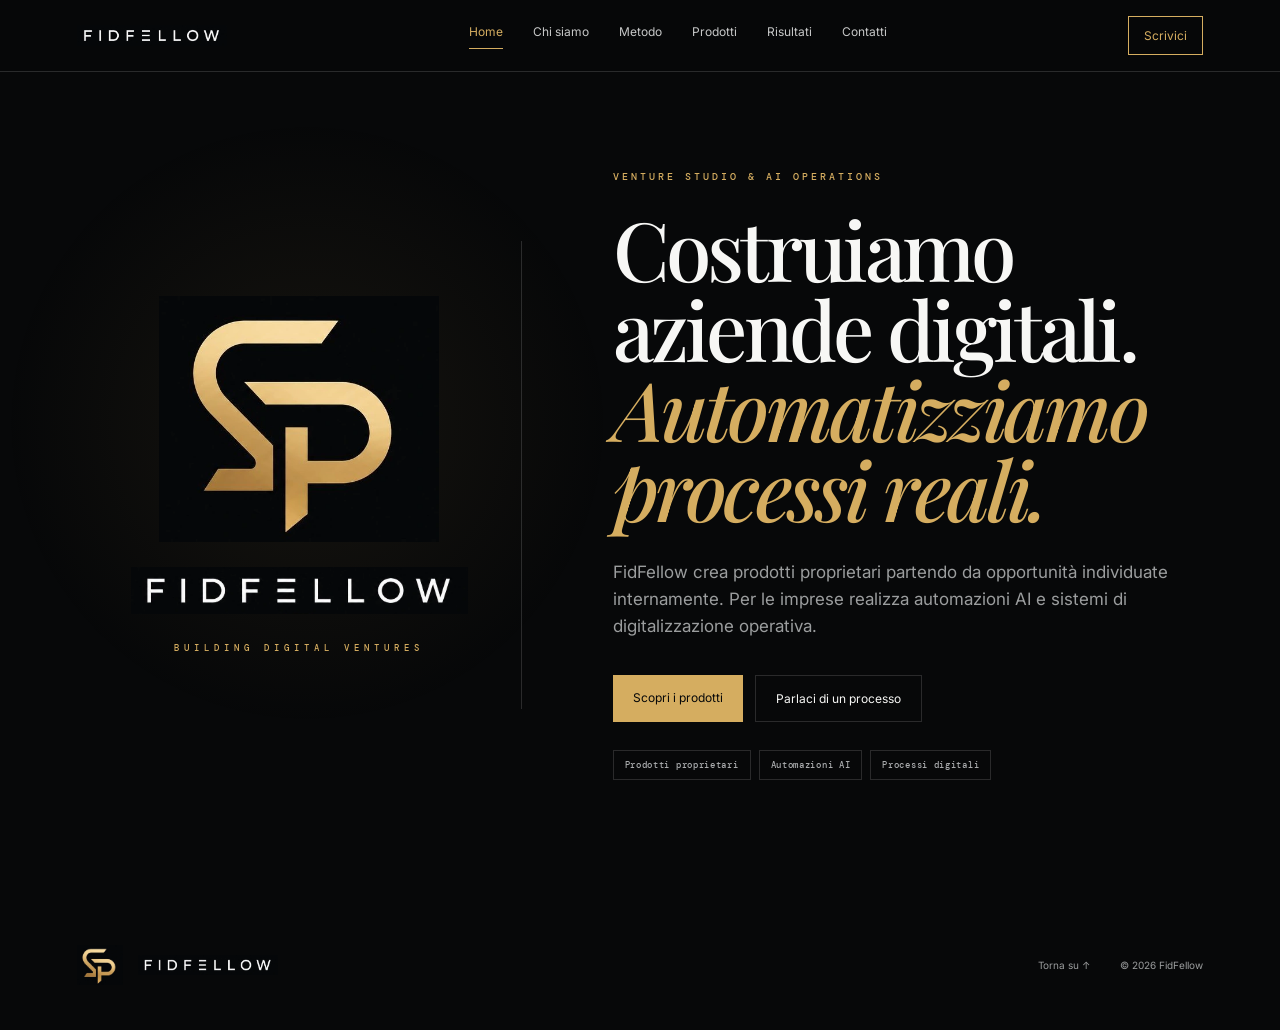
==== index.html @ 96e0ed23 "Fix projection chart visibility and asset caching" ====
<!doctype html>
<html lang="it">
<head>
  <meta charset="utf-8">
  <meta name="viewport" content="width=device-width,initial-scale=1">
  <title>FidFellow — Prodotti digitali e automazione AI</title>
  <meta name="description" content="FidFellow sviluppa prodotti digitali proprietari e realizza automazioni AI e digitalizzazione dei processi per le aziende.">
  <meta name="theme-color" content="#070809">
  <link rel="icon" href="assets/fidfellow-mark.webp">
  <link rel="stylesheet" href="style.css?v=20260902-3">
</head>
<body>
<header>
  <a class="header-logo" href="#home" aria-label="FidFellow — home"><img src="assets/fidfellow-wordmark.webp" alt="FidFellow"></a>
  <nav aria-label="Navigazione principale"><a href="#home">Home</a><a href="#chi-siamo">Chi siamo</a><a href="#metodo">Metodo</a><a href="#prodotti">Prodotti</a><a href="#risultati">Risultati</a><a href="#contatti">Contatti</a></nav>
  <a class="header-contact" href="mailto:fidfellow@outlook.it">Scrivici</a>
  <button class="menu" type="button" aria-label="Apri menu"><span></span><span></span></button>
</header>
<aside aria-hidden="true"><button class="close" type="button" aria-label="Chiudi menu">×</button><img src="assets/fidfellow-mark.webp" alt=""><a href="#home">Home</a><a href="#chi-siamo">Chi siamo</a><a href="#metodo">Metodo</a><a href="#prodotti">Prodotti</a><a href="#risultati">Risultati</a><a href="#contatti">Contatti</a></aside>

<main>
  <section id="home" class="hero page-active" data-mobile-page="home">
    <div class="hero-logo"><img src="assets/fidfellow-mark.webp" alt="Simbolo FidFellow"><img src="assets/fidfellow-wordmark.webp" alt="FidFellow"><p>BUILDING DIGITAL VENTURES</p></div>
    <div class="hero-content"><p class="section-label">VENTURE STUDIO & AI OPERATIONS</p><h1>Costruiamo aziende digitali.<br><span>Automatizziamo processi reali.</span></h1><p>FidFellow crea prodotti proprietari partendo da opportunità individuate internamente. Per le imprese realizza automazioni AI e sistemi di digitalizzazione operativa.</p><div class="hero-actions"><a class="button gold" href="#prodotti">Scopri i prodotti</a><a class="button outline" href="#contatti">Parlaci di un processo</a></div><div class="hero-services"><span>Prodotti proprietari</span><span>Automazioni AI</span><span>Processi digitali</span></div></div>
  </section>

  <section class="activities page-active" data-mobile-page="home" aria-label="Le attività di FidFellow">
    <article><span>01</span><h2>Prodotti proprietari</h2><p>Ideiamo, sviluppiamo e gestiamo prodotti digitali nati all’interno di FidFellow.</p></article>
    <article><span>02</span><h2>Automazioni AI</h2><p>Realizziamo automazioni per ridurre attività manuali, ripetitive e soggette a errore.</p></article>
    <article><span>03</span><h2>Digitalizzazione dei processi</h2><p>Trasformiamo procedure aziendali frammentate in flussi digitali più ordinati e utilizzabili.</p></article>
  </section>

  <section id="chi-siamo" class="about" data-mobile-page="chi-siamo">
    <div><p class="section-label">CHI SIAMO</p><h2>Un progetto imprenditoriale dedicato al digitale.</h2></div>
    <div class="about-copy"><p>FidFellow crea e sviluppa prodotti digitali propri. Le idee nascono internamente e vengono trasformate in progetti concreti.</p><p>Accanto ai prodotti proprietari, FidFellow offre alle aziende servizi di automazione AI e digitalizzazione dei processi. Non sviluppiamo startup o idee imprenditoriali per conto di terzi.</p></div>
  </section>

  <section id="metodo" class="method" data-mobile-page="metodo">
    <div class="method-heading"><p class="section-label">COME LAVORIAMO</p><h2>Un metodo unico per costruire prodotti e automazioni.</h2><p>Prima comprendiamo il problema. Poi verifichiamo la soluzione, costruiamo ciò che serve e misuriamo l’utilizzo reale.</p></div>
    <ol class="method-steps"><li><span>01</span><h3>Discover</h3><p>Definiamo problema, contesto e destinatari.</p></li><li><span>02</span><h3>Validate</h3><p>Verifichiamo ipotesi, utilità e fattibilità.</p></li><li><span>03</span><h3>Build</h3><p>Realizziamo un prodotto o un sistema utilizzabile.</p></li><li><span>04</span><h3>Launch</h3><p>Lo portiamo nel lavoro o nel mercato reale.</p></li><li><span>05</span><h3>Improve</h3><p>Correggiamo e sviluppiamo sulla base dei risultati.</p></li></ol>
    <div class="focus"><p class="section-label">DOVE CI CONCENTRIAMO</p><div><strong>AI & AUTOMATION</strong><strong>B2B SOFTWARE</strong><strong>DIGITAL PROCESSES</strong></div></div>
  </section>

  <section id="prodotti" class="products" data-mobile-page="prodotti">
    <div class="products-heading"><p class="section-label">I NOSTRI PRODOTTI</p><h2>La prova di ciò che costruiamo.</h2><p>Presentiamo soltanto progetti reali e informazioni che possiamo confermare.</p></div>
    <div class="product-switcher" role="tablist" aria-label="Seleziona un prodotto"><button class="active" type="button" role="tab" aria-selected="true" data-product-target="nuvia">Nuvia</button><button type="button" role="tab" aria-selected="false" data-product-target="flusso">Flusso</button><button type="button" role="tab" aria-selected="false" data-product-target="hotey">Hotey</button></div>
    <article class="product-card product-active" data-product="nuvia">
      <div class="product-logo"><img src="assets/nuvia-logo.webp" alt="Logo Nuvia"></div>
      <div class="product-info"><div class="product-top"><span>NUVIA / VENTURE 01</span><strong><i></i> IN SVILUPPO</strong></div><h3>Nuvia</h3><p>Nuvia è la piattaforma proprietaria FidFellow dedicata all’ospitalità indipendente. Aiuta hotel, B&B e case vacanza a gestire richieste ripetitive, organizzare la giornata operativa e avere una visione più chiara della struttura.</p><dl><div><dt>Origine</dt><dd>Progetto interno</dd></div><div><dt>Proprietà</dt><dd>FidFellow</dd></div><div><dt>Settore</dt><dd>Hospitality</dd></div><div><dt>Destinatari</dt><dd>Hotel, B&B e case vacanza</dd></div><div><dt>Stato</dt><dd>Sviluppo in corso</dd></div></dl><a class="product-website" href="nuvia/">Visita il sito Nuvia <span>↗</span></a></div>
    </article>
    <article class="product-card product-card-flusso" data-product="flusso">
      <div class="product-logo product-logo-flusso"><img src="assets/flusso-logo.svg" alt="Logo Flusso"></div>
      <div class="product-info"><div class="product-top"><span>FLUSSO / VENTURE 02</span><strong class="status-online"><i></i> ONLINE</strong></div><h3>Flusso</h3><p>Software di supporto all’appropriatezza per le strutture complesse di Cardiologia. Aiuta a valutare la richiesta clinica e a orientare priorità e percorso, senza sostituire il medico o il CUP.</p><dl><div><dt>Origine</dt><dd>Progetto interno</dd></div><div><dt>Proprietà</dt><dd>FidFellow</dd></div><div><dt>Settore</dt><dd>Healthcare / Cardiologia</dd></div><div><dt>Destinatari</dt><dd>Strutture complesse di Cardiologia</dd></div><div><dt>Stato</dt><dd>Online</dd></div></dl><a class="product-website" href="https://flusso-desk.vercel.app/" target="_blank" rel="noopener noreferrer">Visita il sito Flusso <span>↗</span></a></div>
    </article>
    <article class="product-card product-card-hotey" data-product="hotey">
      <div class="product-logo product-logo-hotey"><img src="assets/hotey-logo.svg" alt="Logo Hotey"></div>
      <div class="product-info"><div class="product-top"><span>HOTEY / VENTURE 03</span><strong class="status-online"><i></i> ONLINE</strong></div><h3>Hotey</h3><p>Motore di revenue recovery per hotel. Confronta prenotazioni, commissioni OTA e pagamenti per individuare anomalie e importi potenzialmente recuperabili, sempre da verificare.</p><dl><div><dt>Origine</dt><dd>Progetto interno</dd></div><div><dt>Proprietà</dt><dd>FidFellow</dd></div><div><dt>Settore</dt><dd>Hospitality / Revenue operations</dd></div><div><dt>Destinatari</dt><dd>Hotel indipendenti</dd></div><div><dt>Stato</dt><dd>Online</dd></div></dl><a class="product-website" href="https://hotey0.vercel.app/" target="_blank" rel="noopener noreferrer">Visita il sito Hotey <span>↗</span></a></div>
    </article>
  </section>

  <section id="risultati" class="results" data-mobile-page="risultati">
    <div class="results-heading"><p class="section-label">PROIEZIONI</p><h2>Revenue e traction.<br>Scenario a 12 mesi.</h2><p>Intervalli-obiettivo elaborati per rappresentare uno scenario di crescita sostenibile dei tre prodotti.</p></div>
    <div class="results-grid">
      <article class="result-card"><div class="result-brand"><img src="assets/nuvia-logo.webp" alt=""><div><span>NUVIA</span><small>ORIZZONTE 12 MESI</small></div></div><div class="metric"><span>REVENUE STIMATA</span><strong>€40–70K ARR</strong></div><div class="chart chart-projection chart-nuvia" role="img" aria-label="Proiezione revenue Nuvia a 12 mesi: tra 40 e 70 mila euro ARR"><i></i><i></i><i></i><i></i><i></i><b>12 MESI</b></div><div class="metric metric-traction"><span>TRACTION PREVISTA</span><strong>25–40 strutture</strong></div></article>
      <article class="result-card"><div class="result-brand"><img src="assets/flusso-logo.svg" alt=""><div><span>FLUSSO</span><small>ORIZZONTE 12 MESI</small></div></div><div class="metric"><span>REVENUE STIMATA</span><strong>€60–100K ARR</strong></div><div class="chart chart-projection chart-flusso" role="img" aria-label="Proiezione revenue Flusso a 12 mesi: tra 60 e 100 mila euro ARR"><i></i><i></i><i></i><i></i><i></i><b>12 MESI</b></div><div class="metric metric-traction"><span>TRACTION PREVISTA</span><strong>10–18 strutture</strong></div></article>
      <article class="result-card"><div class="result-brand"><img src="assets/hotey-logo.svg" alt=""><div><span>HOTEY</span><small>ORIZZONTE 12 MESI</small></div></div><div class="metric"><span>REVENUE STIMATA</span><strong>€80–140K ARR</strong></div><div class="chart chart-projection chart-hotey" role="img" aria-label="Proiezione revenue Hotey a 12 mesi: tra 80 e 140 mila euro ARR"><i></i><i></i><i></i><i></i><i></i><b>12 MESI</b></div><div class="metric metric-traction"><span>TRACTION PREVISTA</span><strong>40–70 hotel</strong></div></article>
    </div>
    <p class="results-note">Proiezioni indicative a 12 mesi · Non rappresentano risultati già conseguiti · Aggiornamento settembre 2026.</p>
  </section>

  <section id="contatti" class="contact" data-mobile-page="contatti">
    <div><p class="section-label">CONTATTI</p><h2>Parliamo del processo che vuoi migliorare.</h2></div>
    <div class="contact-details"><p>Valutiamo progetti B2B con un processo concreto da migliorare attraverso automazione AI o digitalizzazione. Non sviluppiamo idee di startup per conto di terzi.</p><a href="mailto:fidfellow@outlook.it?subject=Richiesta%20automazione%20aziendale">fidfellow@outlook.it <span>↗</span></a><small>Indica azienda, processo attuale, problema e risultato desiderato. Ti risponderemo se il progetto è coerente con ciò che facciamo.</small></div>
  </section>
</main>

<footer><div class="footer-logo"><img src="assets/fidfellow-mark.webp" alt=""><img src="assets/fidfellow-wordmark.webp" alt="FidFellow"></div><div><a href="#home">Torna su ↑</a><span>© 2026 FidFellow</span></div></footer>
<script src="script.js?v=20260902-3"></script>
</body>
</html>
---- style.css ----
@import url('https://fonts.googleapis.com/css2?family=DM+Mono:wght@400;500&family=Inter:wght@400;500;600&family=Playfair+Display:ital,wght@0,500;1,500&display=swap');
:root{--black:#070809;--black-soft:#101214;--white:#f7f7f5;--gold:#d5ad60;--muted:#9b9d9e;--line:rgba(255,255,255,.14);--pad:clamp(24px,6vw,96px)}
*{box-sizing:border-box;margin:0;padding:0}html{scroll-behavior:smooth}body{background:var(--black);color:var(--white);font-family:Inter,Arial,sans-serif;line-height:1.6}a{color:inherit;text-decoration:none}img{display:block;max-width:100%}
header{position:fixed;z-index:20;top:0;width:100%;height:72px;padding:0 var(--pad);display:flex;align-items:center;justify-content:space-between;background:rgba(7,8,9,.9);backdrop-filter:blur(18px);border-bottom:1px solid var(--line)}.header-logo img{width:150px}nav{display:flex;gap:30px}nav a{color:#c7c8c8;font-size:12px;transition:.2s}nav a:hover{color:#fff}.header-contact{padding:9px 15px;border:1px solid var(--gold);color:var(--gold);font-size:12px}.menu,aside{display:none}
main>section[data-mobile-page]{display:none}main>section[data-mobile-page].page-active{animation:pageIn .42s ease both}.hero.page-active,.activities.page-active,.about.page-active,.contact.page-active{display:grid}.method.page-active,.products.page-active,.results.page-active{display:block}.about.page-active,.contact.page-active{min-height:calc(100vh - 72px);align-content:center}nav a.active{color:var(--gold)}nav a.active::after{content:'';display:block;width:100%;height:1px;margin-top:6px;background:var(--gold)}@keyframes pageIn{from{opacity:0;transform:translateY(12px)}to{opacity:1;transform:none}}
.hero{min-height:100vh;padding:130px var(--pad) 80px;display:grid;grid-template-columns:.86fr 1.14fr;gap:8%;align-items:center;background:radial-gradient(circle at 24% 47%,rgba(213,173,96,.08),transparent 28%)}.hero-logo{display:flex;flex-direction:column;align-items:center;padding:55px 35px;border-right:1px solid var(--line)}.hero-logo img:first-child{width:min(280px,80%)}.hero-logo img:nth-child(2){width:min(370px,90%);margin-top:25px}.hero-logo>p{margin-top:28px;color:var(--gold);font:500 9px 'DM Mono',monospace;letter-spacing:5px}.section-label{margin-bottom:25px;color:var(--gold);font:500 10px 'DM Mono',monospace;letter-spacing:3px}.hero h1{font-family:'Playfair Display',serif;font-size:clamp(52px,6.4vw,98px);font-weight:500;line-height:.98;letter-spacing:-.045em}.hero h1 span{color:var(--gold);font-style:italic}.hero-content>p:not(.section-label){max-width:650px;margin-top:30px;color:var(--muted);font-size:17px}.hero-actions{display:flex;gap:12px;margin-top:35px}.button{display:inline-flex;padding:13px 20px;font-size:12px}.gold{background:var(--gold);color:var(--black)}.outline{border:1px solid var(--line)}
.activities{display:grid;grid-template-columns:repeat(3,1fr);padding:0 var(--pad) 110px}.activities article{min-height:285px;padding:32px;border:1px solid var(--line);border-right:0}.activities article:last-child{border-right:1px solid var(--line)}.activities span{color:var(--gold);font-size:11px}.activities h2{margin-top:90px;font-size:23px}.activities p{margin-top:14px;color:var(--muted);font-size:13px}
.about,.contact{padding:120px var(--pad);display:grid;grid-template-columns:1fr .8fr;gap:12%;background:var(--white);color:var(--black)}.about h2,.products-heading h2,.contact h2,.method-heading h2{font-family:'Playfair Display',serif;font-size:clamp(44px,5.7vw,82px);font-weight:500;line-height:1.02;letter-spacing:-.045em}.about-copy{padding-top:42px}.about-copy p,.contact-details>p{color:#5f6262;font-size:17px;line-height:1.8}.about-copy p+p{margin-top:25px}
.method{padding:120px var(--pad);background:var(--black-soft)}.method-heading{display:grid;grid-template-columns:1fr .7fr;gap:10%;align-items:end}.method-heading .section-label{grid-column:1/-1}.method-heading>p:last-child{color:var(--muted);font-size:15px}.method-steps{display:grid;grid-template-columns:repeat(5,1fr);margin-top:70px;list-style:none;border-top:1px solid var(--line);border-left:1px solid var(--line)}.method-steps li{min-height:285px;padding:25px;border-right:1px solid var(--line);border-bottom:1px solid var(--line)}.method-steps span{color:var(--gold);font:500 10px 'DM Mono',monospace}.method-steps h3{margin-top:95px;font-family:'Playfair Display',serif;font-size:27px;font-weight:500}.method-steps p{margin-top:14px;color:var(--muted);font-size:12px}.focus{display:grid;grid-template-columns:240px 1fr;margin-top:35px;padding:28px;border:1px solid var(--line);align-items:center}.focus .section-label{margin:0}.focus>div{display:flex;justify-content:space-between;gap:20px}.focus strong{font:500 10px 'DM Mono',monospace;letter-spacing:1px}
.products{padding:120px var(--pad)}.products-heading{display:grid;grid-template-columns:1fr .7fr;gap:10%;align-items:end}.products-heading .section-label{grid-column:1/-1}.products-heading>p:last-child{color:var(--muted)}.product-card{display:grid;grid-template-columns:.7fr 1.3fr;margin-top:70px;border:1px solid var(--line)}.product-logo{min-height:500px;display:flex;align-items:center;justify-content:center;background:radial-gradient(circle,#242729,#0a0b0c 65%)}.product-logo span{color:var(--gold);font:220px Georgia,serif}.product-info{padding:50px}.product-top{display:flex;justify-content:space-between;color:var(--muted);font-size:9px;letter-spacing:2px}.product-top strong{color:var(--gold)}.product-top i{display:inline-block;width:7px;height:7px;border-radius:50%;background:var(--gold)}.product-info h3{margin:55px 0 20px;font-size:68px;letter-spacing:-.05em}.product-info>p{max-width:600px;color:var(--muted)}.product-info dl{margin-top:75px}.product-info dl>div{display:grid;grid-template-columns:150px 1fr;padding:17px 0;border-top:1px solid var(--line)}dt{color:var(--muted);font-size:11px}dd{font-size:12px}
.contact{border-top:1px solid #ddd}.contact-details{padding-top:40px}.contact-details>a{display:block;margin:35px 0 18px;font-size:24px;font-weight:600}.contact-details>a span{color:#96722e}.contact-details small{color:#797c7c}footer{padding:45px var(--pad);display:flex;align-items:center;justify-content:space-between}.footer-logo{display:flex;align-items:center;gap:15px}.footer-logo img:first-child{width:46px}.footer-logo img:last-child{width:140px}footer>div:last-child{display:flex;gap:30px;color:var(--muted);font-size:10px}
@media(max-width:850px){nav,.header-contact{display:none}.menu{display:flex;width:38px;height:38px;flex-direction:column;justify-content:center;gap:6px;border:0;background:none}.menu span{width:20px;height:1px;background:#fff}aside{position:fixed;z-index:30;inset:0;padding:26px;flex-direction:column;background:var(--black);opacity:0;visibility:hidden;transform:translateY(-10px);transition:.25s}aside.open{display:flex;opacity:1;visibility:visible;transform:none}.close{align-self:flex-end;width:45px;height:45px;border:1px solid var(--line);background:none;color:#fff;font-size:28px}aside img{width:80px;margin:5px 0 25px}aside a{padding:18px 0;border-bottom:1px solid var(--line);font-size:27px}.hero{grid-template-columns:1fr;padding-top:110px}.hero-logo{border-right:0;border-bottom:1px solid var(--line)}.method-heading{grid-template-columns:1fr;gap:25px}.method-heading .section-label{grid-column:1}.method-steps{grid-template-columns:1fr 1fr}.focus{grid-template-columns:1fr;gap:22px}.products-heading{grid-template-columns:1fr;gap:25px}.products-heading .section-label{grid-column:1}.product-card{grid-template-columns:1fr}.about,.contact{grid-template-columns:1fr;gap:35px}}
@media(max-width:850px){aside a.active{color:var(--gold);padding-left:12px}footer{display:none}.about.page-active,.contact.page-active{min-height:calc(100vh - 62px)}}
@media(max-width:550px){header{height:62px}.header-logo img{width:132px}.hero{padding:95px 22px 75px}.hero-logo{padding:35px 10px 45px}.hero-logo img:first-child{width:180px}.hero h1{font-size:48px}.hero-content>p:not(.section-label){font-size:15px}.hero-actions{flex-direction:column;align-items:flex-start}.activities{grid-template-columns:1fr;padding:0 22px 80px}.activities article{border-right:1px solid var(--line);border-bottom:0;min-height:225px}.activities article:last-child{border-bottom:1px solid var(--line)}.activities h2{margin-top:55px}.about,.contact,.products,.method{padding:85px 22px}.about h2,.products-heading h2,.contact h2,.method-heading h2{font-size:44px}.about-copy p,.contact-details>p{font-size:15px}.method-steps{grid-template-columns:1fr}.method-steps li{min-height:220px}.method-steps h3{margin-top:60px}.focus>div{flex-direction:column}.product-card{margin-top:50px}.product-logo{min-height:320px}.product-logo span{font-size:140px}.product-info{padding:30px 22px}.product-info h3{margin-top:45px;font-family:'Playfair Display',serif;font-size:56px;font-weight:500}.product-info dl{margin-top:55px}.product-info dl>div{grid-template-columns:110px 1fr}footer{padding:40px 22px;flex-direction:column;align-items:flex-start;gap:30px}footer>div:last-child{flex-direction:column;gap:8px}}
@media(prefers-reduced-motion:reduce){html{scroll-behavior:auto}*{transition:none!important}}
.product-info h3{font-family:'Playfair Display',serif;font-weight:500}
.product-logo{padding:60px;background:radial-gradient(circle,#143c3f,#071d20 68%)}.product-logo img{width:min(420px,92%);border-radius:22%;box-shadow:0 30px 65px rgba(0,0,0,.35)}.product-info>p{max-width:680px}.product-info dl{margin-top:55px}.product-info dl>div{padding:15px 0}.product-website{display:inline-flex;margin-top:30px;padding:13px 18px;background:var(--gold);color:var(--black);font-size:11px;font-weight:600}.product-website span{margin-left:30px}
.product-card+.product-card{margin-top:28px}.product-logo-flusso{background:#f6f1e8}.product-logo-hotey{background:#061d17}.product-logo-flusso img,.product-logo-hotey img{width:min(230px,58%);border-radius:0;box-shadow:none}.product-logo-flusso img{filter:drop-shadow(0 24px 35px rgba(21,33,30,.18))}.product-logo-hotey img{filter:drop-shadow(0 24px 35px rgba(0,0,0,.4))}.product-top .status-online{color:#70d9a5}.product-top .status-online i{background:#70d9a5}
.results{padding:120px var(--pad);background:var(--black-soft);border-top:1px solid var(--line)}.results-heading{display:grid;grid-template-columns:1fr .7fr;gap:10%;align-items:end}.results-heading .section-label{grid-column:1/-1}.results-heading h2{font-family:'Playfair Display',serif;font-size:clamp(44px,5.7vw,82px);font-weight:500;line-height:1.02;letter-spacing:-.045em}.results-heading>p:last-child{color:var(--muted);font-size:15px}.results-grid{display:grid;grid-template-columns:repeat(3,1fr);gap:16px;margin-top:70px}.result-card{padding:28px;border:1px solid var(--line);background:#0b0d0e}.result-brand{display:flex;align-items:center;gap:14px;padding-bottom:24px;border-bottom:1px solid var(--line)}.result-brand img{width:42px;height:42px;object-fit:cover;border-radius:10px}.result-brand span{display:block;font:500 11px 'DM Mono',monospace;letter-spacing:2px}.result-brand small{display:block;margin-top:4px;color:var(--muted);font-size:8px;letter-spacing:1.5px}.metric{display:flex;justify-content:space-between;align-items:end;margin-top:34px}.metric span{color:var(--muted);font:500 9px 'DM Mono',monospace;letter-spacing:2px}.metric strong{color:var(--gold);font-size:13px;font-weight:500}.chart{position:relative;height:150px;margin-top:20px;display:grid;grid-template-columns:repeat(5,1fr);align-items:end;border-bottom:1px solid var(--line);overflow:hidden}.chart i{height:1px;border-top:1px dashed rgba(213,173,96,.35)}.chart b{position:absolute;inset:0;display:flex;align-items:center;justify-content:center;color:#707273;font-size:10px;font-weight:400;letter-spacing:1px}.metric-traction{padding-top:20px;border-top:1px solid var(--line)}.results-note{margin-top:24px;color:#686b6c;font-size:10px}.contact{border-top:0}
@media(max-width:850px){.method-heading{grid-template-columns:1fr}.method-heading .section-label{grid-column:1}.method-steps{grid-template-columns:1fr 1fr}.focus{grid-template-columns:1fr;gap:22px}}
@media(max-width:850px){.results-heading{grid-template-columns:1fr;gap:25px}.results-heading .section-label{grid-column:1}.results-grid{grid-template-columns:1fr}}
@media(max-width:550px){.method-steps{grid-template-columns:1fr}.focus>div{flex-direction:column}.product-logo{padding:35px}.results{padding:85px 22px}.results-heading h2{font-size:44px}.results-grid{margin-top:50px}.result-card{padding:22px}}
.activities.page-active{display:none!important}.hero-services{display:flex;gap:8px;margin-top:28px;flex-wrap:wrap}.hero-services span{padding:8px 11px;border:1px solid var(--line);color:#a9abad;font:500 9px 'DM Mono',monospace;letter-spacing:.7px}.product-switcher{display:flex;margin-top:45px;border-bottom:1px solid var(--line)}.product-switcher button{min-width:130px;padding:14px 24px;border:0;border-right:1px solid var(--line);background:transparent;color:var(--muted);font:500 10px 'DM Mono',monospace;letter-spacing:1px;cursor:pointer}.product-switcher button.active{background:var(--gold);color:var(--black)}.product-card{display:none!important}.product-card.product-active{display:grid!important;margin-top:24px}
@media(max-width:850px){.method-steps{grid-template-columns:none;grid-auto-flow:column;grid-auto-columns:min(82vw,380px);overflow-x:auto;scroll-snap-type:x mandatory}.method-steps li{scroll-snap-align:start}.results-grid{grid-template-columns:none;grid-auto-flow:column;grid-auto-columns:min(84vw,390px);overflow-x:auto;scroll-snap-type:x mandatory;padding-bottom:12px}.result-card{scroll-snap-align:start}.product-switcher{overflow-x:auto;margin-top:30px}.product-switcher button{flex:1;min-width:105px}.product-info dl{display:none}.product-logo{min-height:220px}.product-info h3{margin-top:30px}.product-info>p{font-size:13px}.hero-services span{flex:1;min-width:120px;text-align:center}}
.chart-projection{gap:8px;padding:0 8px 24px;border-left:1px solid var(--line);background:repeating-linear-gradient(to top,transparent 0,transparent 36px,rgba(255,255,255,.055) 37px)}.chart-projection i{display:block;min-height:12px;height:var(--bar);border:0;border-radius:4px 4px 0 0;background:linear-gradient(180deg,#efd18d 0%,var(--gold) 48%,rgba(213,173,96,.3) 100%);box-shadow:0 0 18px rgba(213,173,96,.16);transform-origin:bottom;animation:barGrow .7s ease both}.chart-projection i:nth-child(1){--bar:18%}.chart-projection i:nth-child(2){--bar:31%}.chart-projection i:nth-child(3){--bar:47%}.chart-projection i:nth-child(4){--bar:68%}.chart-projection i:nth-child(5){--bar:90%}.chart-flusso i:nth-child(2){--bar:38%}.chart-flusso i:nth-child(4){--bar:74%}.chart-hotey i:nth-child(1){--bar:24%}.chart-hotey i:nth-child(3){--bar:55%}.chart-hotey i:nth-child(5){--bar:96%}.chart-projection b{inset:auto 8px 3px auto;color:#777;font:500 8px 'DM Mono',monospace;letter-spacing:1px}@keyframes barGrow{from{transform:scaleY(0);opacity:0}to{transform:scaleY(1);opacity:1}}
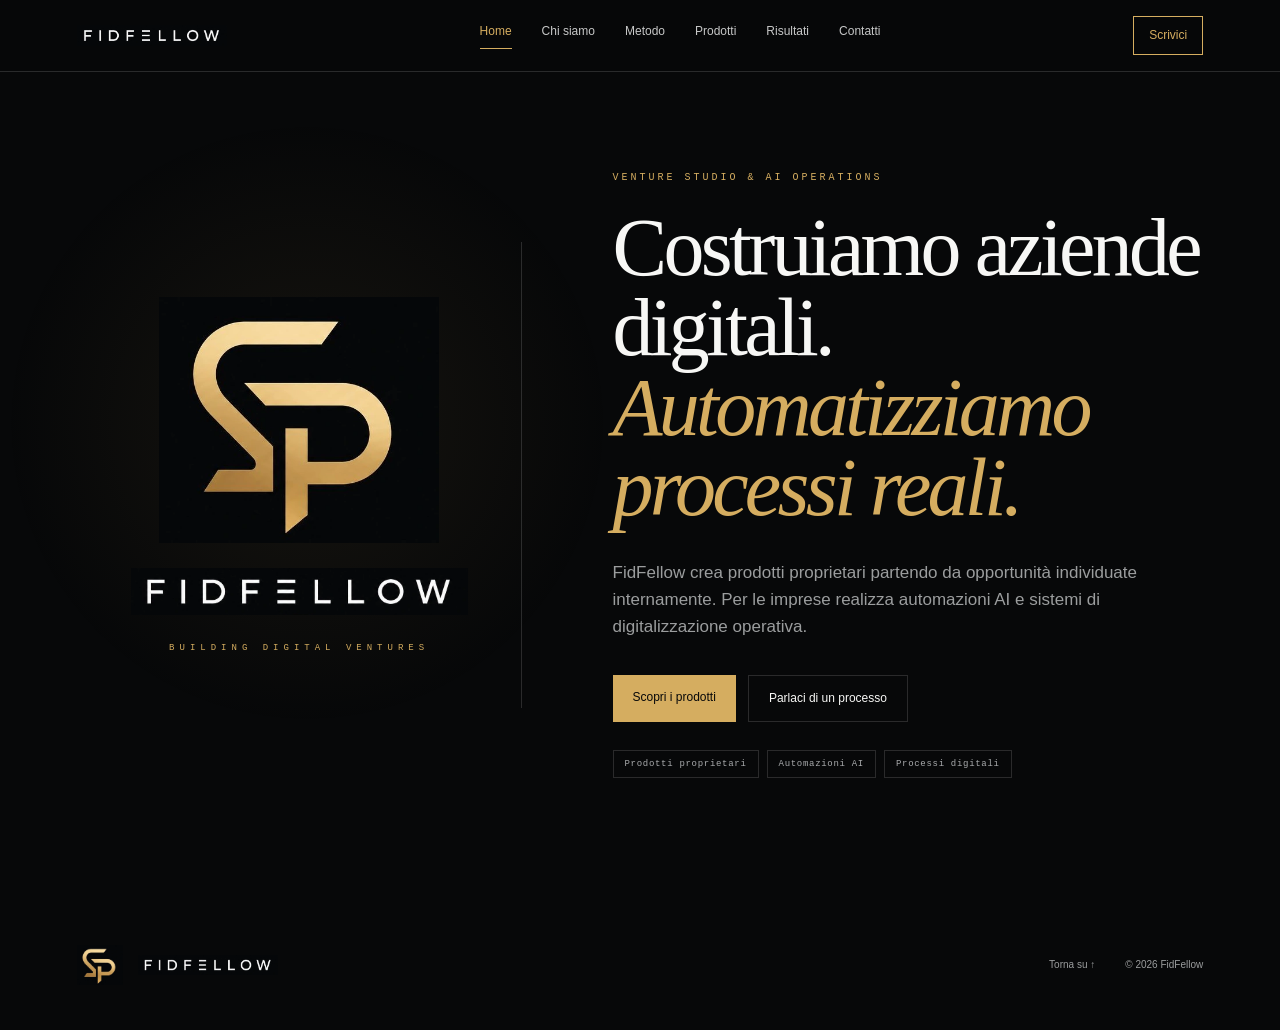
==== commit 1b299d7d: "Harden Fidfellow and Nuvia landing pages with CSP and safe DOM rendering" ====
--- a/index.html
+++ b/index.html
@@ -2,12 +2,22 @@
 <html lang="it">
 <head>
   <meta charset="utf-8">
+<meta http-equiv="Content-Security-Policy" content="default-src 'none'; script-src 'self'; script-src-attr 'none'; style-src 'self' https://fonts.googleapis.com; font-src 'self' https://fonts.gstatic.com; img-src 'self'; connect-src 'none'; object-src 'none'; base-uri 'none'; form-action 'none'; frame-src 'none'; upgrade-insecure-requests">
+<meta name="referrer" content="no-referrer">
   <meta name="viewport" content="width=device-width,initial-scale=1">
   <title>FidFellow — Prodotti digitali e automazione AI</title>
   <meta name="description" content="FidFellow sviluppa prodotti digitali proprietari e realizza automazioni AI e digitalizzazione dei processi per le aziende.">
+  <link rel="canonical" href="https://www.fidfellow.it/">
+  <meta property="og:type" content="website">
+  <meta property="og:locale" content="it_IT">
+  <meta property="og:title" content="FidFellow — Prodotti digitali e automazione AI">
+  <meta property="og:description" content="FidFellow sviluppa prodotti digitali proprietari, automazioni AI e sistemi per digitalizzare i processi aziendali.">
+  <meta property="og:url" content="https://www.fidfellow.it/">
+  <meta property="og:image" content="https://www.fidfellow.it/assets/fidfellow-mark.webp">
+  <script type="application/ld+json">{"@context":"https://schema.org","@type":"Organization","name":"FidFellow","url":"https://www.fidfellow.it/","logo":"https://www.fidfellow.it/assets/fidfellow-mark.webp","description":"Venture studio che sviluppa prodotti digitali proprietari, automazioni AI e sistemi di digitalizzazione dei processi.","email":"fidfellow@outlook.it"}</script>
   <meta name="theme-color" content="#070809">
   <link rel="icon" href="assets/fidfellow-mark.webp">
-  <link rel="stylesheet" href="style.css?v=20260902-3">
+  <link rel="stylesheet" href="style.css?v=20260902-5">
 </head>
 <body>
 <header>
@@ -59,13 +69,14 @@
   </section>
 
   <section id="risultati" class="results" data-mobile-page="risultati">
-    <div class="results-heading"><p class="section-label">PROIEZIONI</p><h2>Revenue e traction.<br>Scenario a 12 mesi.</h2><p>Intervalli-obiettivo elaborati per rappresentare uno scenario di crescita sostenibile dei tre prodotti.</p></div>
-    <div class="results-grid">
-      <article class="result-card"><div class="result-brand"><img src="assets/nuvia-logo.webp" alt=""><div><span>NUVIA</span><small>ORIZZONTE 12 MESI</small></div></div><div class="metric"><span>REVENUE STIMATA</span><strong>€40–70K ARR</strong></div><div class="chart chart-projection chart-nuvia" role="img" aria-label="Proiezione revenue Nuvia a 12 mesi: tra 40 e 70 mila euro ARR"><i></i><i></i><i></i><i></i><i></i><b>12 MESI</b></div><div class="metric metric-traction"><span>TRACTION PREVISTA</span><strong>25–40 strutture</strong></div></article>
-      <article class="result-card"><div class="result-brand"><img src="assets/flusso-logo.svg" alt=""><div><span>FLUSSO</span><small>ORIZZONTE 12 MESI</small></div></div><div class="metric"><span>REVENUE STIMATA</span><strong>€60–100K ARR</strong></div><div class="chart chart-projection chart-flusso" role="img" aria-label="Proiezione revenue Flusso a 12 mesi: tra 60 e 100 mila euro ARR"><i></i><i></i><i></i><i></i><i></i><b>12 MESI</b></div><div class="metric metric-traction"><span>TRACTION PREVISTA</span><strong>10–18 strutture</strong></div></article>
-      <article class="result-card"><div class="result-brand"><img src="assets/hotey-logo.svg" alt=""><div><span>HOTEY</span><small>ORIZZONTE 12 MESI</small></div></div><div class="metric"><span>REVENUE STIMATA</span><strong>€80–140K ARR</strong></div><div class="chart chart-projection chart-hotey" role="img" aria-label="Proiezione revenue Hotey a 12 mesi: tra 80 e 140 mila euro ARR"><i></i><i></i><i></i><i></i><i></i><b>12 MESI</b></div><div class="metric metric-traction"><span>TRACTION PREVISTA</span><strong>40–70 hotel</strong></div></article>
+    <div class="results-heading"><p class="section-label">SIMULATORE DI CRESCITA</p><h2>Strutture attive.<br>Revenue annuale.</h2><p>Seleziona un prodotto e modifica il numero di strutture per visualizzare uno scenario annuale dinamico.</p></div>
+    <div class="growth-simulator">
+      <div class="sim-products" role="tablist" aria-label="Prodotto da simulare"><button class="active" type="button" data-sim-product="Nuvia" data-rate="1800" data-unit="strutture" data-default="30">Nuvia</button><button type="button" data-sim-product="Flusso" data-rate="6000" data-unit="strutture" data-default="14">Flusso</button><button type="button" data-sim-product="Hotey" data-rate="2400" data-unit="hotel" data-default="50">Hotey</button></div>
+      <div class="sim-summary"><div><span>STRUTTURE ATTIVE</span><strong id="sim-count">30</strong><small id="sim-unit">strutture</small></div><div><span>REVENUE ANNUALE</span><strong id="sim-revenue">€54.000</strong><small>ARR stimato</small></div><div><span>RICAVO MEDIO</span><strong id="sim-rate">€1.800</strong><small>per struttura / anno</small></div></div>
+      <div class="sim-chart"><svg viewBox="0 0 800 320" role="img" aria-labelledby="sim-chart-title"><title id="sim-chart-title">Grafico dinamico della revenue annuale stimata</title><defs><linearGradient id="revenue-fill" x1="0" y1="0" x2="0" y2="1"><stop offset="0" stop-color="#d5ad60" stop-opacity=".5"/><stop offset="1" stop-color="#d5ad60" stop-opacity=".03"/></linearGradient></defs><g class="sim-grid"><line x1="60" y1="60" x2="780" y2="60"/><line x1="60" y1="115" x2="780" y2="115"/><line x1="60" y1="170" x2="780" y2="170"/><line x1="60" y1="225" x2="780" y2="225"/><line x1="60" y1="280" x2="780" y2="280"/></g><path id="sim-area" class="sim-area" d="M60 280 L780 214 L780 280 Z"/><path id="sim-line" class="sim-line" d="M60 280 L780 214"/><circle id="sim-point" class="sim-point" cx="780" cy="214" r="6"/><text x="60" y="305">€0</text><text id="sim-axis-max" x="780" y="305" text-anchor="end">€180K</text></svg></div>
+      <div class="sim-control"><div><label for="structure-slider">Numero di strutture</label><output id="slider-output" for="structure-slider">30</output></div><input id="structure-slider" type="range" min="1" max="100" value="30" step="1"></div>
     </div>
-    <p class="results-note">Proiezioni indicative a 12 mesi · Non rappresentano risultati già conseguiti · Aggiornamento settembre 2026.</p>
+    <p class="results-note">Scenario indicativo basato su un ricavo medio annuo ipotizzato per struttura. Non rappresenta risultati già conseguiti.</p>
   </section>
 
   <section id="contatti" class="contact" data-mobile-page="contatti">
@@ -75,6 +86,6 @@
 </main>
 
 <footer><div class="footer-logo"><img src="assets/fidfellow-mark.webp" alt=""><img src="assets/fidfellow-wordmark.webp" alt="FidFellow"></div><div><a href="#home">Torna su ↑</a><span>© 2026 FidFellow</span></div></footer>
-<script src="script.js?v=20260902-3"></script>
+<script src="script.js?v=20260902-5"></script>
 </body>
 </html>
--- a/style.css
+++ b/style.css
@@ -23,3 +23,6 @@
 .activities.page-active{display:none!important}.hero-services{display:flex;gap:8px;margin-top:28px;flex-wrap:wrap}.hero-services span{padding:8px 11px;border:1px solid var(--line);color:#a9abad;font:500 9px 'DM Mono',monospace;letter-spacing:.7px}.product-switcher{display:flex;margin-top:45px;border-bottom:1px solid var(--line)}.product-switcher button{min-width:130px;padding:14px 24px;border:0;border-right:1px solid var(--line);background:transparent;color:var(--muted);font:500 10px 'DM Mono',monospace;letter-spacing:1px;cursor:pointer}.product-switcher button.active{background:var(--gold);color:var(--black)}.product-card{display:none!important}.product-card.product-active{display:grid!important;margin-top:24px}
 @media(max-width:850px){.method-steps{grid-template-columns:none;grid-auto-flow:column;grid-auto-columns:min(82vw,380px);overflow-x:auto;scroll-snap-type:x mandatory}.method-steps li{scroll-snap-align:start}.results-grid{grid-template-columns:none;grid-auto-flow:column;grid-auto-columns:min(84vw,390px);overflow-x:auto;scroll-snap-type:x mandatory;padding-bottom:12px}.result-card{scroll-snap-align:start}.product-switcher{overflow-x:auto;margin-top:30px}.product-switcher button{flex:1;min-width:105px}.product-info dl{display:none}.product-logo{min-height:220px}.product-info h3{margin-top:30px}.product-info>p{font-size:13px}.hero-services span{flex:1;min-width:120px;text-align:center}}
 .chart-projection{gap:8px;padding:0 8px 24px;border-left:1px solid var(--line);background:repeating-linear-gradient(to top,transparent 0,transparent 36px,rgba(255,255,255,.055) 37px)}.chart-projection i{display:block;min-height:12px;height:var(--bar);border:0;border-radius:4px 4px 0 0;background:linear-gradient(180deg,#efd18d 0%,var(--gold) 48%,rgba(213,173,96,.3) 100%);box-shadow:0 0 18px rgba(213,173,96,.16);transform-origin:bottom;animation:barGrow .7s ease both}.chart-projection i:nth-child(1){--bar:18%}.chart-projection i:nth-child(2){--bar:31%}.chart-projection i:nth-child(3){--bar:47%}.chart-projection i:nth-child(4){--bar:68%}.chart-projection i:nth-child(5){--bar:90%}.chart-flusso i:nth-child(2){--bar:38%}.chart-flusso i:nth-child(4){--bar:74%}.chart-hotey i:nth-child(1){--bar:24%}.chart-hotey i:nth-child(3){--bar:55%}.chart-hotey i:nth-child(5){--bar:96%}.chart-projection b{inset:auto 8px 3px auto;color:#777;font:500 8px 'DM Mono',monospace;letter-spacing:1px}@keyframes barGrow{from{transform:scaleY(0);opacity:0}to{transform:scaleY(1);opacity:1}}
+.growth-simulator{margin-top:55px;border:1px solid var(--line);background:#0a0c0d}.sim-products{display:flex;border-bottom:1px solid var(--line)}.sim-products button{flex:1;padding:16px;border:0;border-right:1px solid var(--line);background:transparent;color:var(--muted);font:500 10px 'DM Mono',monospace;letter-spacing:1.5px;cursor:pointer}.sim-products button:last-child{border-right:0}.sim-products button.active{background:var(--gold);color:var(--black)}.sim-summary{display:grid;grid-template-columns:repeat(3,1fr);border-bottom:1px solid var(--line)}.sim-summary>div{padding:24px 28px;border-right:1px solid var(--line)}.sim-summary>div:last-child{border-right:0}.sim-summary span,.sim-summary small{display:block;color:var(--muted);font:500 9px 'DM Mono',monospace;letter-spacing:1.4px}.sim-summary strong{display:block;margin:7px 0 3px;color:var(--gold);font-size:clamp(25px,3vw,44px);font-weight:500;letter-spacing:-.04em}.sim-chart{padding:20px 28px 0}.sim-chart svg{display:block;width:100%;height:min(37vh,340px);overflow:visible}.sim-chart text{fill:#777;font:10px 'DM Mono',monospace}.sim-grid line{stroke:rgba(255,255,255,.1);stroke-width:1}.sim-area{fill:url(#revenue-fill);transition:d .25s ease}.sim-line{fill:none;stroke:var(--gold);stroke-width:4;stroke-linecap:round;stroke-linejoin:round;filter:drop-shadow(0 0 7px rgba(213,173,96,.35));transition:d .25s ease}.sim-point{fill:#f2d99f;stroke:var(--black);stroke-width:3;transition:cy .25s ease}.sim-control{padding:20px 28px 28px}.sim-control>div{display:flex;justify-content:space-between;margin-bottom:15px}.sim-control label,.sim-control output{font:500 10px 'DM Mono',monospace;letter-spacing:1.4px}.sim-control output{color:var(--gold);font-size:15px}.sim-control input{width:100%;height:5px;appearance:none;border-radius:10px;background:linear-gradient(to right,var(--gold) 0,var(--gold) var(--range-progress),#292c2e var(--range-progress),#292c2e 100%);cursor:pointer}.sim-control input::-webkit-slider-thumb{width:24px;height:24px;appearance:none;border:4px solid var(--black);border-radius:50%;background:var(--gold);box-shadow:0 0 0 1px var(--gold)}.sim-control input::-moz-range-thumb{width:17px;height:17px;border:4px solid var(--black);border-radius:50%;background:var(--gold)}
+@media(max-width:650px){.sim-summary{grid-template-columns:1fr 1fr}.sim-summary>div{padding:18px}.sim-summary>div:nth-child(2){border-right:0}.sim-summary>div:last-child{grid-column:1/-1;border-top:1px solid var(--line)}.sim-summary strong{font-size:27px}.sim-chart{padding:10px 8px 0}.sim-chart svg{height:260px}.sim-control{padding:16px 18px 26px}.growth-simulator{margin-top:35px}}
+@media(max-width:650px){.results{padding:72px 14px 18px}.results-heading{gap:8px}.results-heading .section-label{margin-bottom:10px}.results-heading h2{font-size:34px;line-height:1}.results-heading>p:last-child{font-size:12px;line-height:1.45}.growth-simulator{margin-top:20px}.sim-products button{padding:12px 6px;font-size:9px}.sim-summary{grid-template-columns:repeat(3,1fr)}.sim-summary>div{min-width:0;padding:12px 7px;border-right:1px solid var(--line)!important;border-top:0!important}.sim-summary>div:last-child{grid-column:auto;border-right:0!important}.sim-summary span,.sim-summary small{font-size:6.5px;letter-spacing:.6px;white-space:nowrap}.sim-summary strong{margin:5px 0 2px;font-size:18px;white-space:nowrap}.sim-chart{padding:2px 4px 0}.sim-chart svg{height:190px}.sim-control{padding:8px 14px 18px}.sim-control>div{margin-bottom:10px}.sim-control label{font-size:8px}.sim-control input::-webkit-slider-thumb{width:22px;height:22px}.results-note{margin-top:12px;font-size:8px;line-height:1.4}}
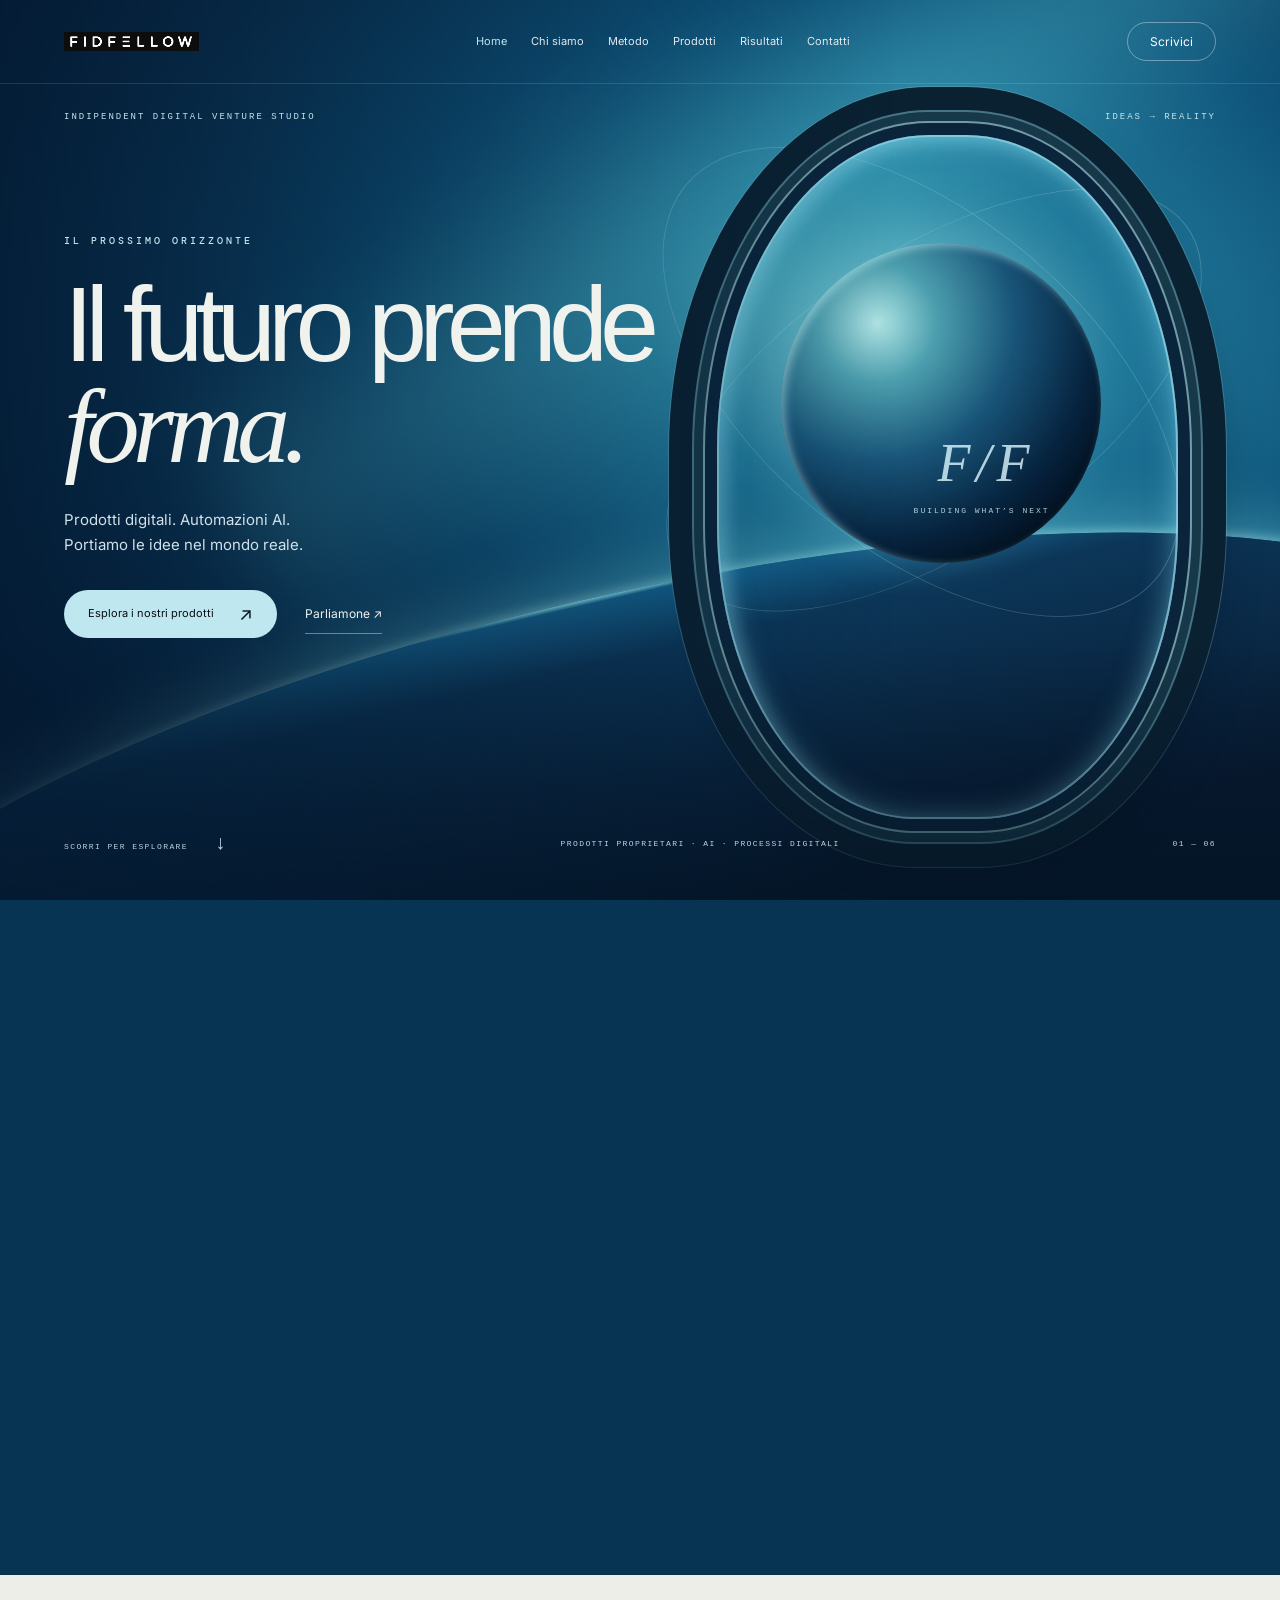
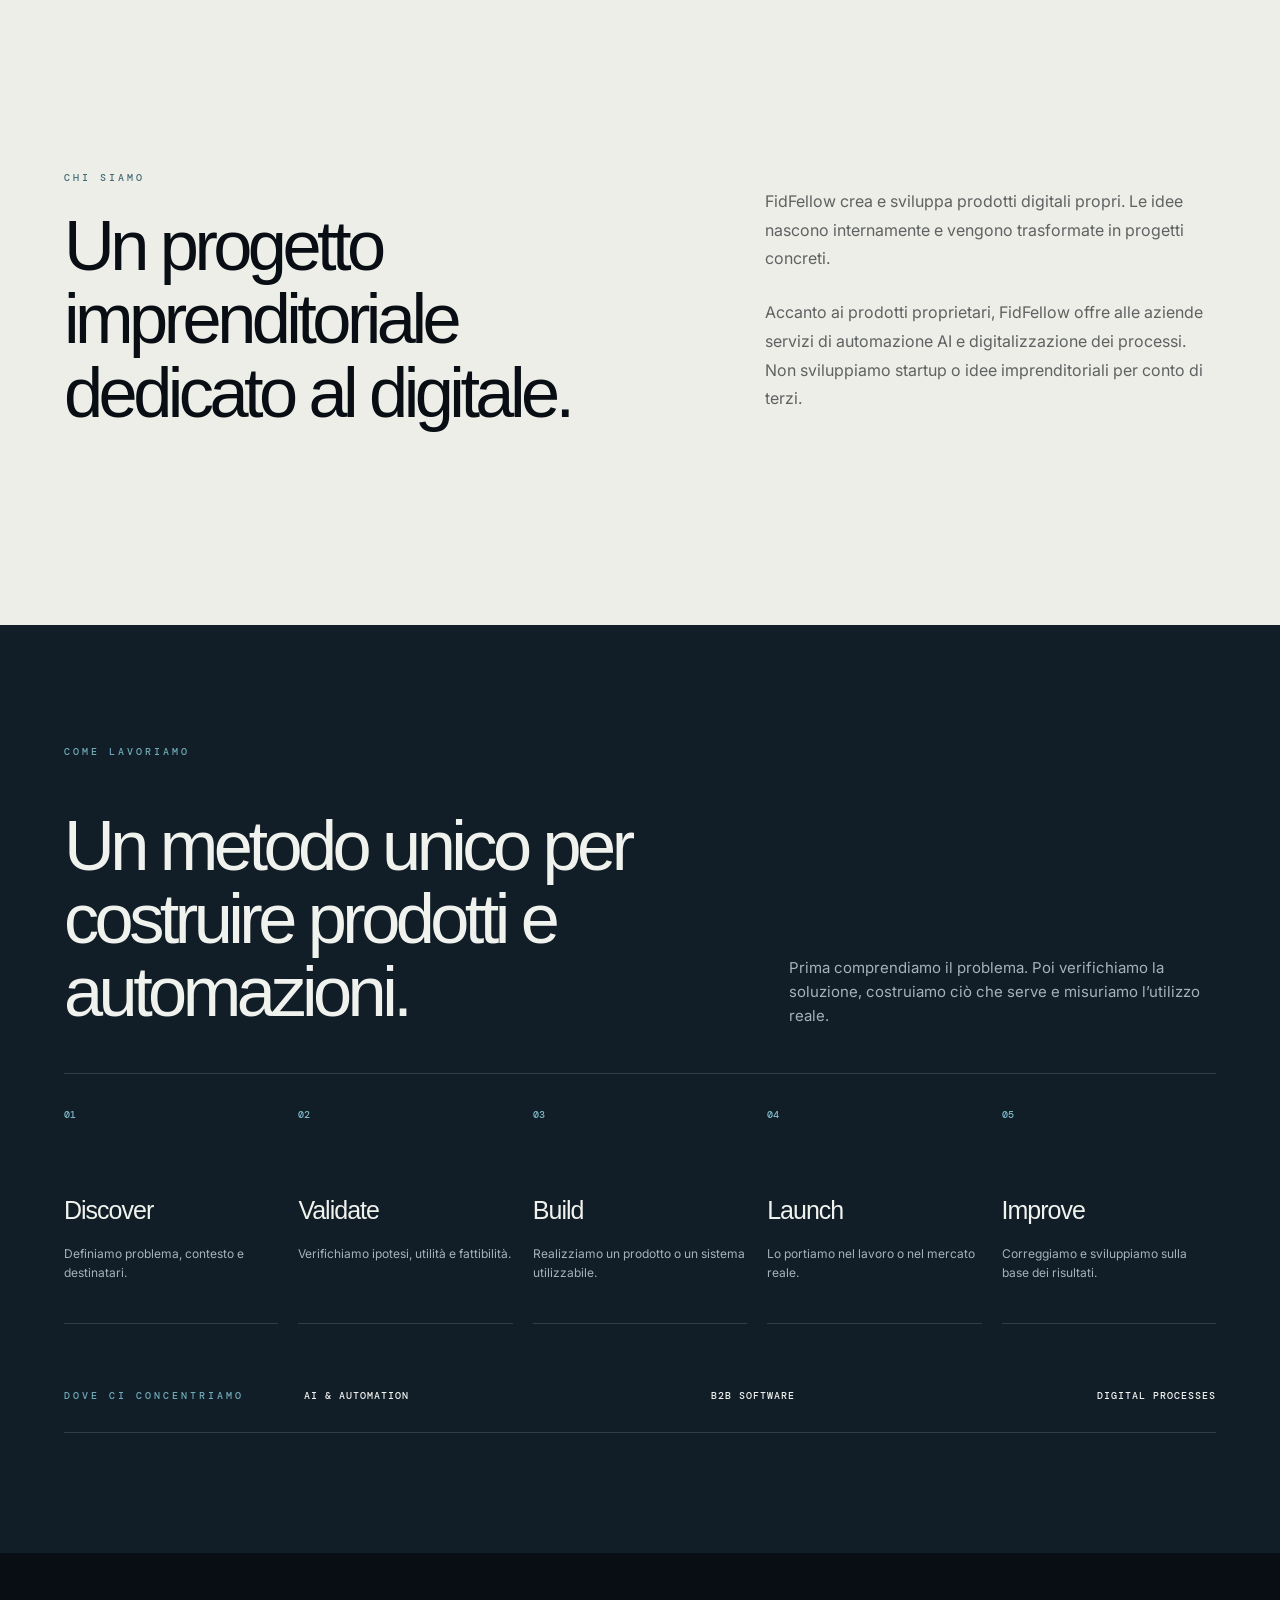
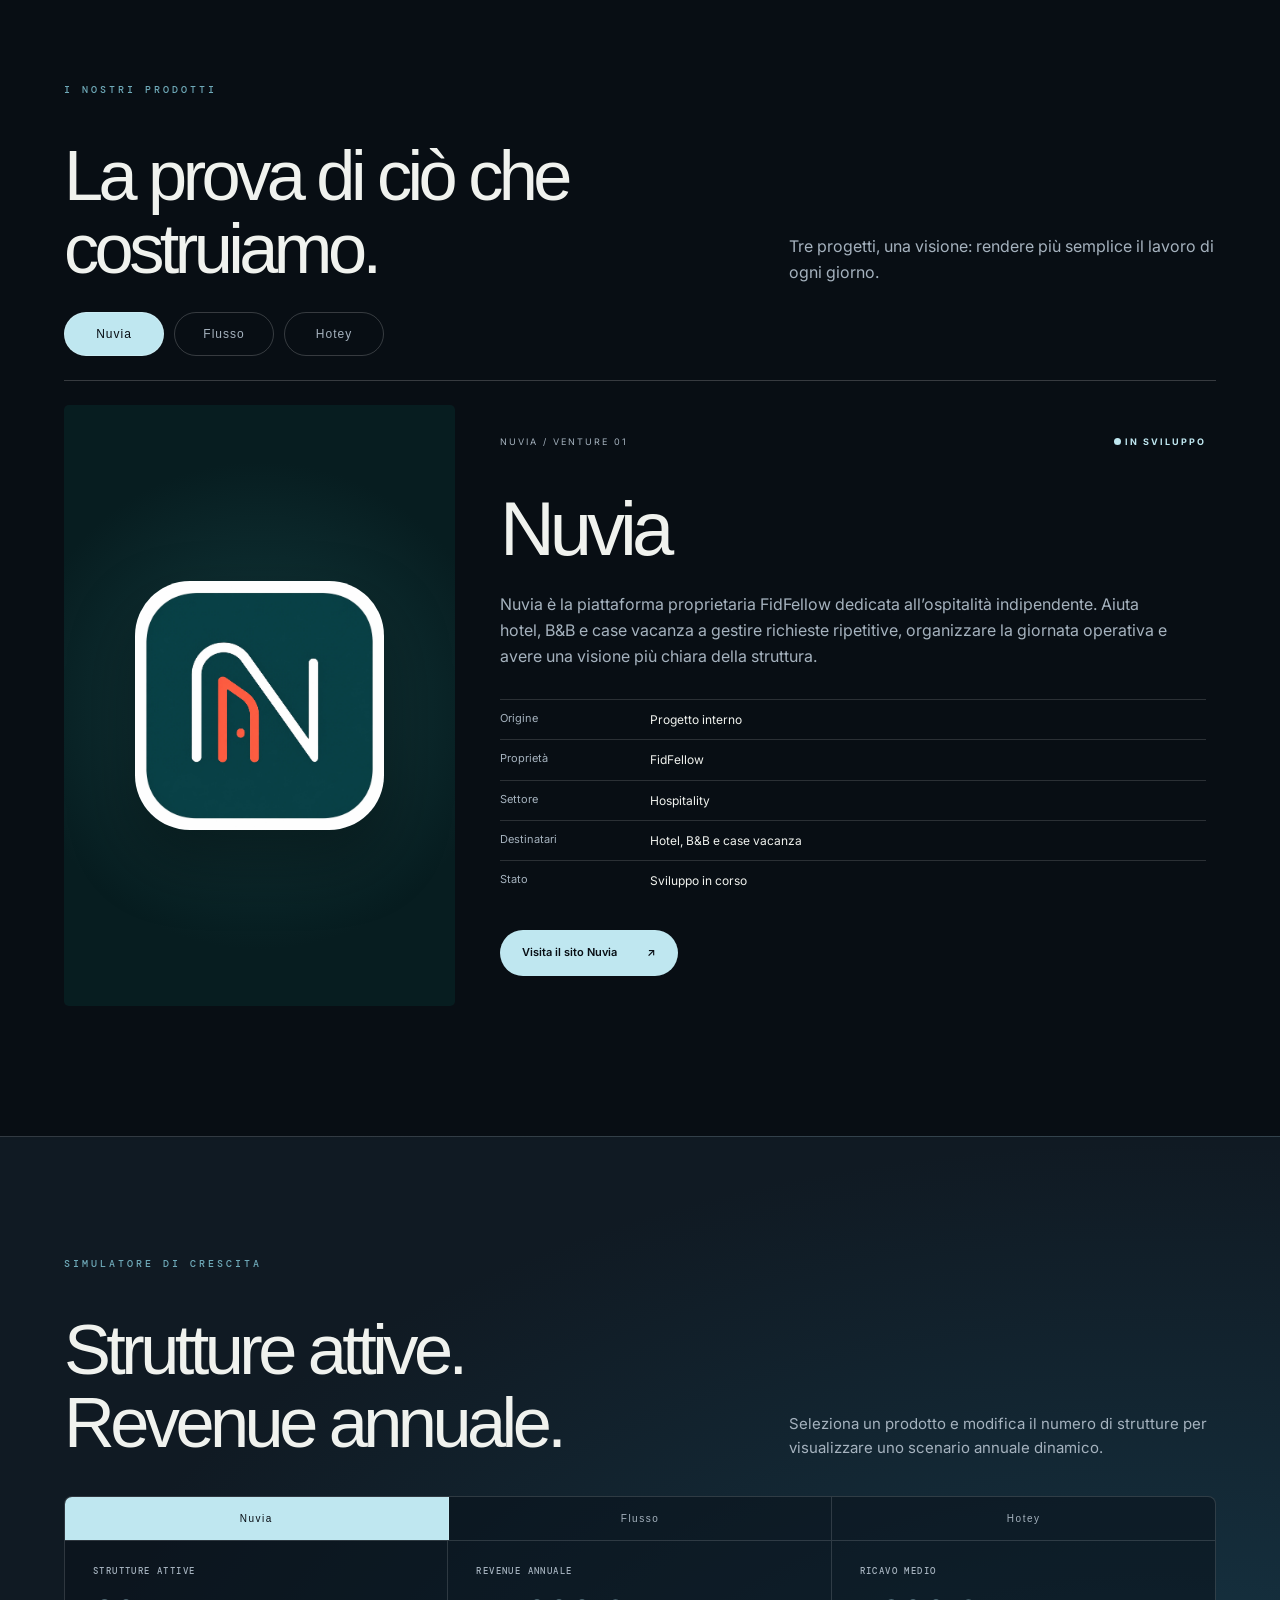
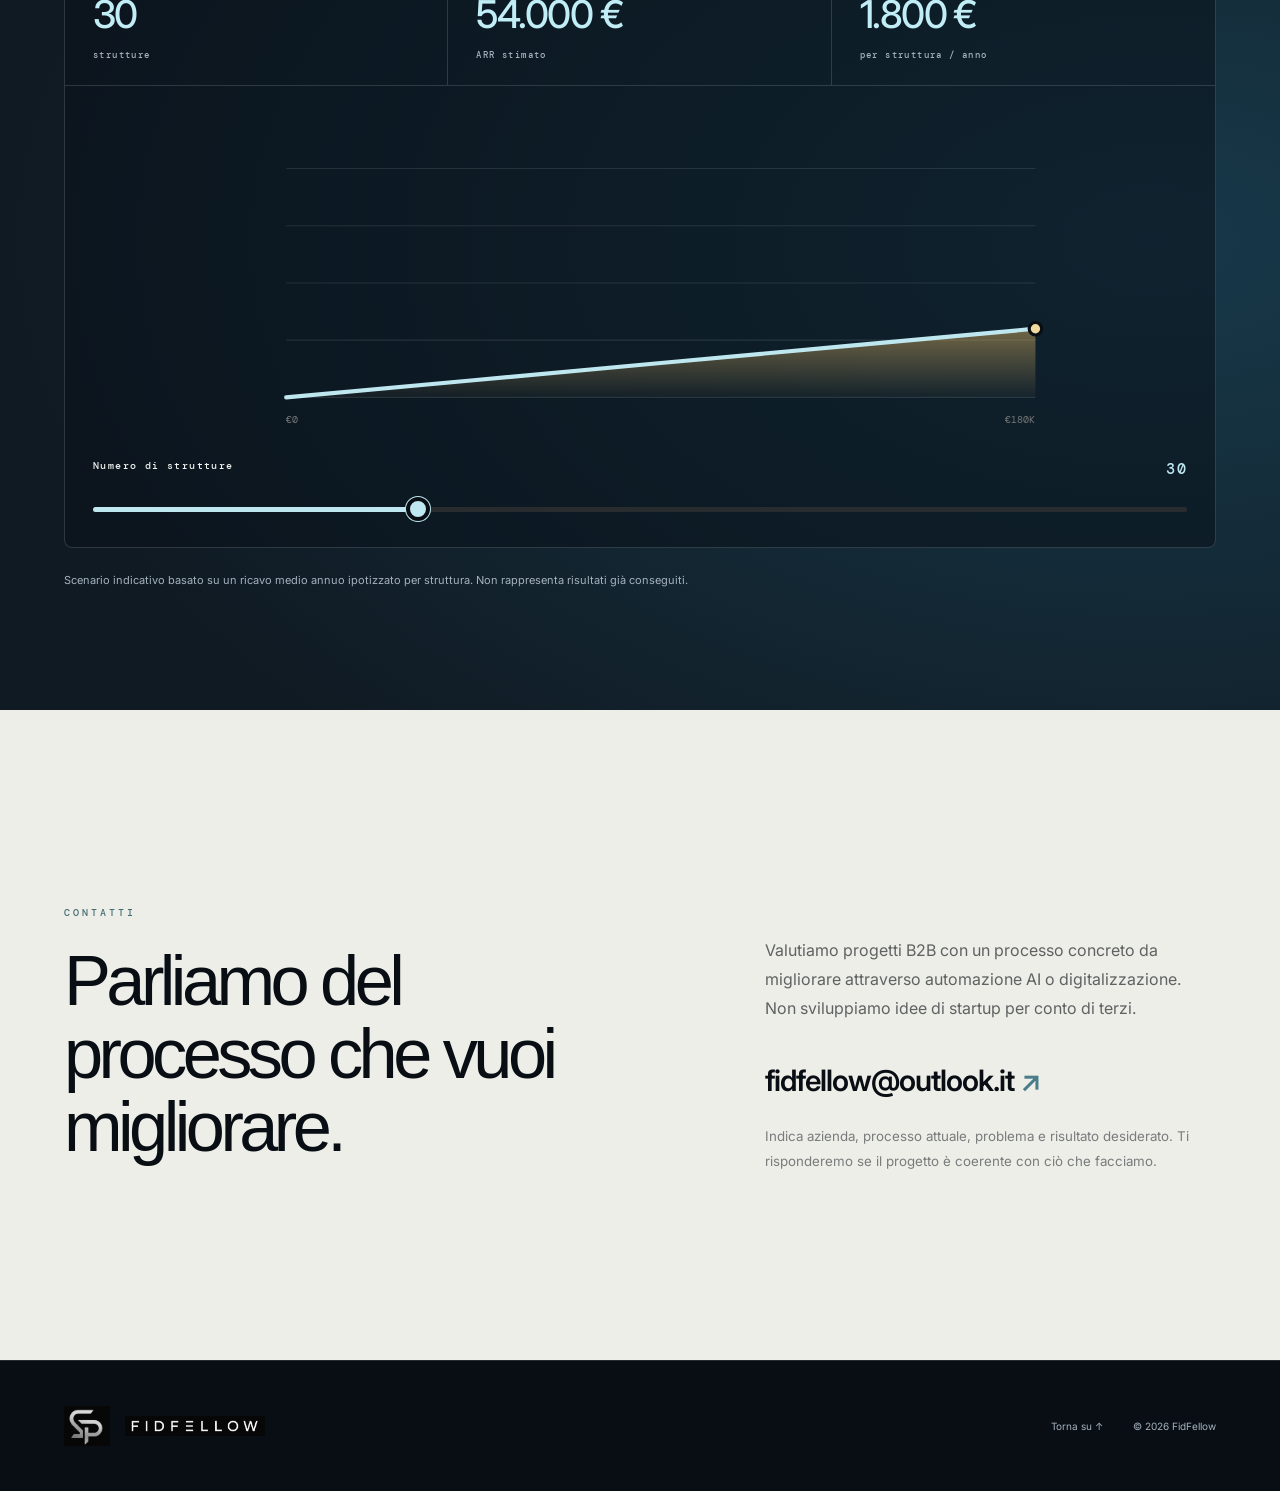
==== commit b0f5cb27: "Redesign homepage with cinematic blue portal and continuous scrolling" ====
--- a/index.html
+++ b/index.html
@@ -2,8 +2,6 @@
 <html lang="it">
 <head>
   <meta charset="utf-8">
-<meta http-equiv="Content-Security-Policy" content="default-src 'none'; script-src 'self'; script-src-attr 'none'; style-src 'self' https://fonts.googleapis.com; font-src 'self' https://fonts.gstatic.com; img-src 'self'; connect-src 'none'; object-src 'none'; base-uri 'none'; form-action 'none'; frame-src 'none'; upgrade-insecure-requests">
-<meta name="referrer" content="no-referrer">
   <meta name="viewport" content="width=device-width,initial-scale=1">
   <title>FidFellow — Prodotti digitali e automazione AI</title>
   <meta name="description" content="FidFellow sviluppa prodotti digitali proprietari e realizza automazioni AI e digitalizzazione dei processi per le aziende.">
@@ -18,20 +16,27 @@
   <meta name="theme-color" content="#070809">
   <link rel="icon" href="assets/fidfellow-mark.webp">
   <link rel="stylesheet" href="style.css?v=20260902-5">
+  <link rel="stylesheet" href="cinematic.css?v=20260908-1">
 </head>
 <body>
+<a class="skip-link" href="#chi-siamo">Vai al contenuto</a>
 <header>
   <a class="header-logo" href="#home" aria-label="FidFellow — home"><img src="assets/fidfellow-wordmark.webp" alt="FidFellow"></a>
   <nav aria-label="Navigazione principale"><a href="#home">Home</a><a href="#chi-siamo">Chi siamo</a><a href="#metodo">Metodo</a><a href="#prodotti">Prodotti</a><a href="#risultati">Risultati</a><a href="#contatti">Contatti</a></nav>
   <a class="header-contact" href="mailto:fidfellow@outlook.it">Scrivici</a>
-  <button class="menu" type="button" aria-label="Apri menu"><span></span><span></span></button>
+  <button class="menu" aria-expanded="false" aria-controls="mobile-menu" type="button" aria-label="Apri menu"><span></span><span></span></button>
 </header>
-<aside aria-hidden="true"><button class="close" type="button" aria-label="Chiudi menu">×</button><img src="assets/fidfellow-mark.webp" alt=""><a href="#home">Home</a><a href="#chi-siamo">Chi siamo</a><a href="#metodo">Metodo</a><a href="#prodotti">Prodotti</a><a href="#risultati">Risultati</a><a href="#contatti">Contatti</a></aside>
+<aside id="mobile-menu" aria-hidden="true" inert><button class="close" type="button" aria-label="Chiudi menu">×</button><img src="assets/fidfellow-mark.webp" alt=""><a href="#home">Home</a><a href="#chi-siamo">Chi siamo</a><a href="#metodo">Metodo</a><a href="#prodotti">Prodotti</a><a href="#risultati">Risultati</a><a href="#contatti">Contatti</a></aside>
 
 <main>
-  <section id="home" class="hero page-active" data-mobile-page="home">
-    <div class="hero-logo"><img src="assets/fidfellow-mark.webp" alt="Simbolo FidFellow"><img src="assets/fidfellow-wordmark.webp" alt="FidFellow"><p>BUILDING DIGITAL VENTURES</p></div>
-    <div class="hero-content"><p class="section-label">VENTURE STUDIO & AI OPERATIONS</p><h1>Costruiamo aziende digitali.<br><span>Automatizziamo processi reali.</span></h1><p>FidFellow crea prodotti proprietari partendo da opportunità individuate internamente. Per le imprese realizza automazioni AI e sistemi di digitalizzazione operativa.</p><div class="hero-actions"><a class="button gold" href="#prodotti">Scopri i prodotti</a><a class="button outline" href="#contatti">Parlaci di un processo</a></div><div class="hero-services"><span>Prodotti proprietari</span><span>Automazioni AI</span><span>Processi digitali</span></div></div>
+  <section id="home" class="hero" aria-label="FidFellow, il prossimo orizzonte digitale">
+    <div class="hero-stage">
+      <div class="atmosphere" aria-hidden="true"><div class="light-beam"></div><div class="horizon"></div><div class="orbital orbital-one"></div><div class="orbital orbital-two"></div><div class="planet"></div><div class="portal"><div class="portal-edge"></div></div></div>
+      <div class="hero-topline"><span>INDIPENDENT DIGITAL VENTURE STUDIO</span><span>IDEAS → REALITY</span></div>
+      <div class="hero-content"><p class="section-label">IL PROSSIMO ORIZZONTE</p><h1>Il futuro prende<br><em>forma.</em></h1><p>Prodotti digitali. Automazioni AI.<br>Portiamo le idee nel mondo reale.</p><div class="hero-actions"><a class="button gold" href="#prodotti">Esplora i nostri prodotti <span>↗</span></a><a class="hero-secondary" href="#contatti">Parliamone ↗</a></div></div>
+      <div class="portal-caption" aria-hidden="true"><span>F / F</span><small>BUILDING WHAT’S NEXT</small></div>
+      <div class="hero-bottom"><a href="#chi-siamo">SCORRI PER ESPLORARE <span>↓</span></a><span>PRODOTTI PROPRIETARI · AI · PROCESSI DIGITALI</span><span>01 — 06</span></div>
+    </div>
   </section>
 
   <section class="activities page-active" data-mobile-page="home" aria-label="Le attività di FidFellow">
@@ -52,7 +57,7 @@
   </section>
 
   <section id="prodotti" class="products" data-mobile-page="prodotti">
-    <div class="products-heading"><p class="section-label">I NOSTRI PRODOTTI</p><h2>La prova di ciò che costruiamo.</h2><p>Presentiamo soltanto progetti reali e informazioni che possiamo confermare.</p></div>
+    <div class="products-heading"><p class="section-label">I NOSTRI PRODOTTI</p><h2>La prova di ciò che costruiamo.</h2><p>Tre progetti, una visione: rendere più semplice il lavoro di ogni giorno.</p></div>
     <div class="product-switcher" role="tablist" aria-label="Seleziona un prodotto"><button class="active" type="button" role="tab" aria-selected="true" data-product-target="nuvia">Nuvia</button><button type="button" role="tab" aria-selected="false" data-product-target="flusso">Flusso</button><button type="button" role="tab" aria-selected="false" data-product-target="hotey">Hotey</button></div>
     <article class="product-card product-active" data-product="nuvia">
       <div class="product-logo"><img src="assets/nuvia-logo.webp" alt="Logo Nuvia"></div>
@@ -86,6 +91,6 @@
 </main>
 
 <footer><div class="footer-logo"><img src="assets/fidfellow-mark.webp" alt=""><img src="assets/fidfellow-wordmark.webp" alt="FidFellow"></div><div><a href="#home">Torna su ↑</a><span>© 2026 FidFellow</span></div></footer>
-<script src="script.js?v=20260902-5"></script>
+<script src="script.js?v=20260908-1"></script>
 </body>
 </html>
--- a/cinematic.css
+++ b/cinematic.css
@@ -0,0 +1,12 @@
+/* Cinematic scroll experience. All artwork is native CSS, with no media downloads. */
+:root{--black:#080e14;--black-soft:#101a23;--white:#f0f2ee;--gold:#bfe7f0;--muted:#a5b2be;--pad:clamp(24px,5vw,88px)}
+html{scroll-padding-top:88px}body{overflow-x:clip}button,a,input{-webkit-tap-highlight-color:transparent}a:focus-visible,button:focus-visible,input:focus-visible{outline:2px solid #55d8ff;outline-offset:6px}.skip-link{position:fixed;top:-100px;left:20px;z-index:100;padding:12px;background:#fff;color:#000}.skip-link:focus{top:15px}
+header{height:84px;background:transparent;border-bottom:1px solid #ffffff20;transition:background .3s, height .3s;backdrop-filter:none}header.scrolled{height:70px;background:#080e14ed;backdrop-filter:blur(18px)}.header-logo img{width:135px;filter:grayscale(1) brightness(2)}nav{gap:24px}nav a{font-size:11px;color:#e1e9ee}nav a.active::after{display:none}.header-contact{border-color:#ffffff60;border-radius:30px;padding:9px 22px;color:white}
+main>section[data-mobile-page]{display:block;animation:none!important}.about,.contact{display:grid!important}.activities{display:none!important}
+.hero{display:block;height:175svh;min-height:900px;padding:0;background:#083454;--journey:0}.hero-stage{position:sticky;top:0;height:100svh;min-height:660px;overflow:hidden;background:#063b62}.atmosphere{position:absolute;inset:0;overflow:hidden;background:radial-gradient(ellipse at 69% 36%,#5db4c0 0%,#217a9b 19%,#0d5178 42%,#061b35 85%);transform:scale(calc(1 + var(--journey)*.16))}.atmosphere:after{content:'';position:absolute;inset:0;background:linear-gradient(90deg,#041a32b3,transparent 70%),linear-gradient(0deg,#0312219c,transparent 28%)}.light-beam{position:absolute;width:115%;height:38%;top:-4%;left:10%;transform:rotate(-32deg);filter:blur(36px);background:linear-gradient(180deg,transparent,#6de6ed45,transparent)}.horizon{position:absolute;left:-20%;top:66%;width:140%;height:60%;border-radius:50%;background:linear-gradient(180deg,#89e7ee,#14618c 1%,#0c3658 12%,#081a31 60%);box-shadow:0 -12px 65px #86edf066,0 -2px 12px #d2ffff77;transform:rotate(-13deg)}.planet{position:absolute;right:14%;top:27%;width:25vw;aspect-ratio:1;border-radius:50%;background:radial-gradient(circle at 30% 25%,#b0e5e5,#4c9fae 18%,#185478 42%,#06233e 66%,#021120 80%);box-shadow:-15px -9px 50px #baf4fc2b,inset 4px 3px 8px #ceffff7a;transform:translateY(calc(var(--journey)*-70px))}.orbital{position:absolute;right:3%;top:16%;width:48vw;height:40vw;border:1px solid #c8eff43d;border-radius:50%;transform:rotate(-34deg) scaleY(.58)}.orbital-two{transform:rotate(40deg) scaleY(.65);right:4%;top:14%}.portal{position:absolute;right:8%;top:15%;width:36%;height:76%;border-radius:46% 46% 43% 43%;box-shadow:0 0 0 12px #0a253b,0 0 0 14px #729ba6,0 0 0 23px #163849,0 0 0 25px #477585,0 0 0 48px #0a2132,0 0 0 49px #8ab4bc55,20px 25px 55px #00101ecc,inset 0 0 30px #8dedff80;transform:scale(calc(1 + var(--journey)*3.8));opacity:calc(1 - var(--journey)*1.1);will-change:transform,opacity}.portal-edge{position:absolute;inset:0;border-radius:inherit;border:2px solid #9edef0aa;box-shadow:inset 8px 6px 15px #b0efff33}
+.hero-topline{position:absolute;top:112px;left:var(--pad);right:var(--pad);display:flex;justify-content:space-between;color:#c3e4ed;font:9px monospace;letter-spacing:2px}.hero-content{position:relative;z-index:2;padding:clamp(200px,26vh,320px) var(--pad) 140px;width:70%;transform:translateY(calc(var(--journey)*-45px));opacity:calc(1 - var(--journey)*.85)}.hero-content .section-label{font-size:10px;color:#c3e4ed;letter-spacing:3px;margin-bottom:28px}.hero h1{font-family:Arial,sans-serif;font-size:clamp(68px,8.3vw,136px);line-height:.95;letter-spacing:-.075em;font-weight:400}.hero h1 em{font-family:Georgia,serif;font-weight:400;letter-spacing:-.065em}.hero-content>p:not(.section-label){font-size:15px;line-height:1.7;color:#d1e1e9;margin-top:30px}.hero-actions{align-items:center;gap:28px;margin-top:32px}.button{border-radius:40px;padding:15px 24px;font-size:11px;transition:background .2s,transform .2s}.button:hover{transform:translateY(-3px);background:#fff}.button span{margin-left:25px;font-size:18px;line-height:1}.hero-secondary{font-size:12px;border-bottom:1px solid #bfe7f077;padding:10px 0}.portal-caption{position:absolute;right:18%;top:48%;text-align:center;opacity:calc(.8 - var(--journey));color:#ddf8ff}.portal-caption>span{font:italic 54px Georgia,serif;letter-spacing:-4px}.portal-caption small{display:block;font:8px monospace;letter-spacing:2px;margin-top:12px}.hero-bottom{position:absolute;bottom:30px;left:var(--pad);right:var(--pad);display:flex;align-items:center;justify-content:space-between;font:8px monospace;letter-spacing:1.4px;color:#bcd6e2}.hero-bottom a{padding:15px 0}.hero-bottom a span{display:inline-block;margin-left:20px;font-size:20px}
+.about,.contact{padding:130px var(--pad);min-height:650px;align-items:center;background:#eeeee8}.section-label{color:#6faab9}.about .section-label,.contact .section-label{color:#446d76}.about h2,.contact h2,.products-heading h2,.method-heading h2,.results-heading h2{font-family:Arial,sans-serif;font-weight:400;letter-spacing:-.065em;font-size:clamp(46px,5.5vw,88px);line-height:1.04}.about-copy{padding:0}.about-copy p,.contact-details>p{font-size:16px}.method{padding:120px var(--pad);background:#111d27}.method-steps{border-left:0;gap:20px}.method-steps li{border-right:0;padding:26px 0;min-height:250px}.method-steps h3{font-family:Arial,sans-serif;font-size:25px;margin-top:65px;letter-spacing:-1px}.method-steps span{color:#7fb8c7}.focus{padding:30px 0;border:0;border-bottom:1px solid var(--line)}.products{padding:130px var(--pad);background:#080e14}.product-switcher{gap:10px;border:0}.product-switcher button{border:1px solid #ffffff30;border-radius:30px;min-width:100px;font:12px Arial,sans-serif;text-transform:none}.product-card{border:0;border-top:1px solid #ffffff30;padding-top:24px;gap:35px}.product-logo{border-radius:5px;min-height:470px}.product-info{padding:30px 10px}.product-info h3{font:400 76px Arial,sans-serif;letter-spacing:-5px;margin:36px 0 20px}.product-info dl{margin-top:30px}.product-info dl>div{padding:10px 0}.product-website{border-radius:30px;padding:14px 22px}.results{padding:120px var(--pad);background:radial-gradient(ellipse at 90% 60%,#17394a,#101a23 70%)}.growth-simulator{background:#09131c90;border-color:#ffffff25;border-radius:8px;overflow:hidden}.sim-products button{font-family:Arial,sans-serif}.sim-summary strong{color:#c1edf6}.sim-line{filter:none}.results-note{color:#a5b2be;font-size:11px}.contact-details>a{font-size:clamp(19px,2.3vw,32px);letter-spacing:-1px}.contact-details>a span{color:#487d89}footer{display:flex;padding:45px var(--pad);border-top:1px solid #ffffff20}.footer-logo{filter:grayscale(1)}
+@media(min-width:1600px){.hero-content{padding-top:29vh}}
+@media(max-width:850px){header{height:72px}.hero{height:150svh;min-height:1000px}.hero-stage{min-height:700px}.hero-topline{top:98px;font-size:8px}.hero-topline span:last-child{display:none}.hero-content{padding-top:220px;width:90%}.hero h1{font-size:clamp(66px,11vw,94px)}.portal{right:-12%;width:62%;top:21%;height:64%;opacity:calc(.75 - var(--journey))}.planet{width:44vw;right:0;top:32%}.orbital{width:80vw;height:70vw;right:-20%;top:22%}.portal-caption{display:none}.hero-bottom>span:nth-child(2){display:none}.about,.contact{min-height:0;padding:85px var(--pad);gap:40px}.method,.products,.results{padding:85px var(--pad)}.method-steps{grid-auto-flow:row;grid-template-columns:1fr 1fr;overflow:visible;gap:20px}.method-steps li{min-height:200px}.method-steps h3{margin-top:40px}.product-card{gap:15px}.product-logo{min-height:300px}.product-info{padding:25px 0}.product-info dl{display:block}.product-info>p{font-size:15px}.product-info h3{font-size:62px}.product-top{font-size:8px;letter-spacing:1px}.sim-summary span,.sim-summary small{white-space:normal}.sim-summary strong{font-size:24px}.sim-chart svg{height:auto}.results-heading{gap:24px}.results-heading h2{font-size:48px}.results-heading>p:last-child{font-size:15px}.sim-control{padding:24px}.sim-control label{font-size:10px}.sim-summary>div{padding:20px 12px}.sim-summary span,.sim-summary small{font-size:8px}.contact-details{padding:0}footer{gap:30px}aside.open{display:flex}aside a{font-size:24px;padding:13px 0}.close{border-radius:50%}}
+@media(max-width:550px){.hero-stage{min-height:660px}.hero-content{width:100%;padding:210px 24px 100px}.hero h1{font-size:72px}.hero-content .section-label{font-size:8px;letter-spacing:2px}.hero-content>p:not(.section-label){font-size:14px}.hero-actions{flex-direction:row;align-items:center;gap:20px}.button{padding:14px 18px;font-size:10px}.button span{margin-left:10px}.hero-secondary{font-size:11px}.portal{top:24%;right:-35%;width:86%;height:60%;box-shadow:0 0 0 8px #0a253b,0 0 0 10px #729ba6,0 0 0 20px #163849,0 0 0 22px #477585,0 0 0 38px #0a2132}.planet{right:-10%;width:65vw;top:34%}.horizon{top:70%}.hero-bottom{font-size:7px;letter-spacing:1px}.about h2,.contact h2,.method-heading h2,.products-heading h2,.results-heading h2{font-size:44px}.method-steps{grid-template-columns:1fr}.method-steps li{min-height:160px}.method-steps h3{margin-top:22px}.sim-summary strong{font-size:20px}.sim-summary>div{padding:15px 8px}.product-switcher button{min-width:0}.product-logo{min-height:280px}.contact-details>a{font-size:23px}.results-note{font-size:10px}footer{align-items:flex-start}.footer-logo img:first-child{width:35px}.footer-logo img:last-child{width:110px}}
+@media(prefers-reduced-motion:reduce){html{scroll-behavior:auto}.hero{height:100svh;min-height:700px}.hero-stage{position:relative;height:100%;min-height:700px}*,*:before,*:after{animation:none!important;transition:none!important}.portal,.hero-content,.planet,.atmosphere{transform:none;will-change:auto}}
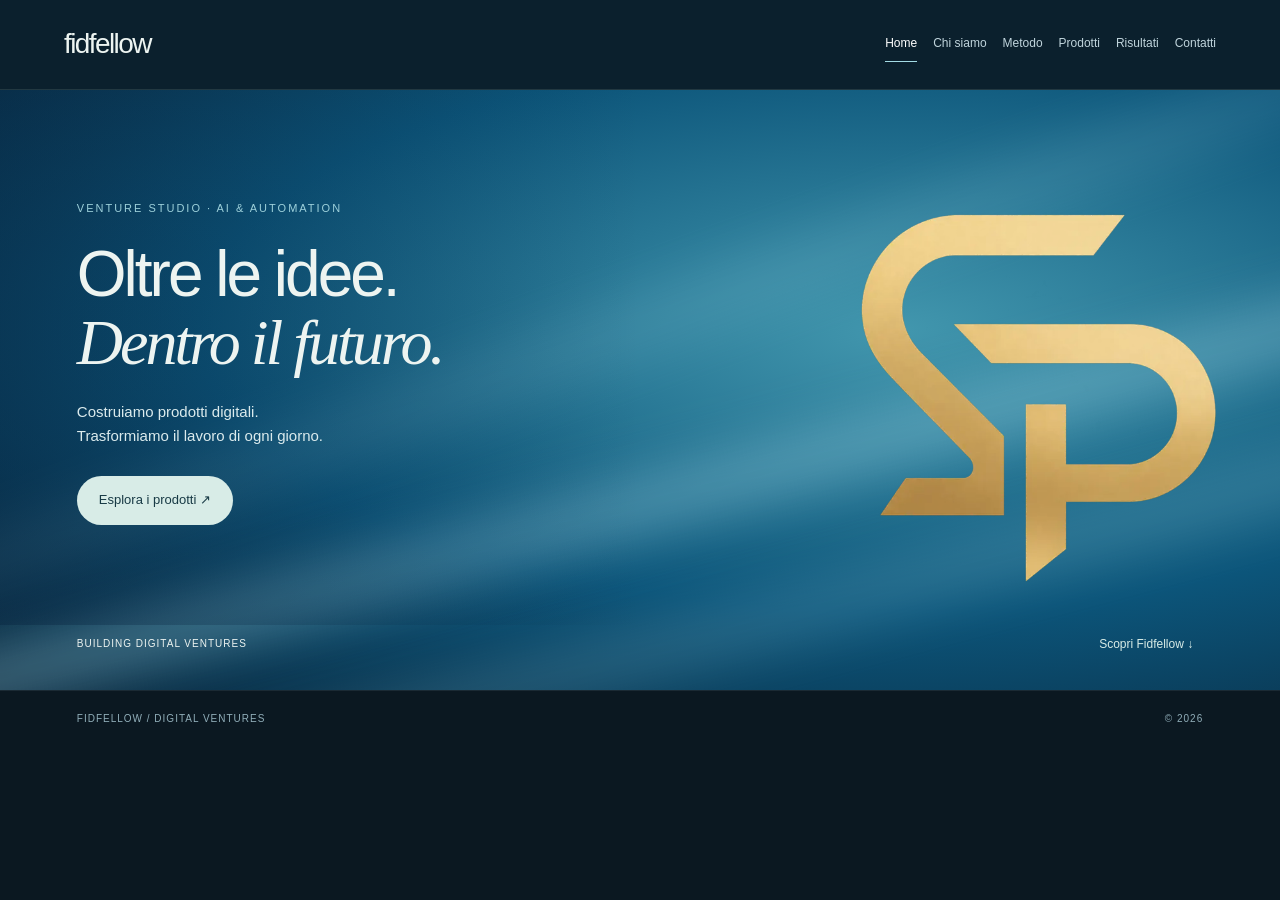
==== commit e72e97cf: "Publish approved Fidfellow redesign with product pages and interactive results" ====
--- a/index.html
+++ b/index.html
@@ -15,82 +15,191 @@
   <script type="application/ld+json">{"@context":"https://schema.org","@type":"Organization","name":"FidFellow","url":"https://www.fidfellow.it/","logo":"https://www.fidfellow.it/assets/fidfellow-mark.webp","description":"Venture studio che sviluppa prodotti digitali proprietari, automazioni AI e sistemi di digitalizzazione dei processi.","email":"fidfellow@outlook.it"}</script>
   <meta name="theme-color" content="#070809">
   <link rel="icon" href="assets/fidfellow-mark.webp">
-  <link rel="stylesheet" href="style.css?v=20260902-5">
-  <link rel="stylesheet" href="cinematic.css?v=20260908-1">
-</head>
+  </head>
+
 <body>
-<a class="skip-link" href="#chi-siamo">Vai al contenuto</a>
-<header>
-  <a class="header-logo" href="#home" aria-label="FidFellow — home"><img src="assets/fidfellow-wordmark.webp" alt="FidFellow"></a>
-  <nav aria-label="Navigazione principale"><a href="#home">Home</a><a href="#chi-siamo">Chi siamo</a><a href="#metodo">Metodo</a><a href="#prodotti">Prodotti</a><a href="#risultati">Risultati</a><a href="#contatti">Contatti</a></nav>
-  <a class="header-contact" href="mailto:fidfellow@outlook.it">Scrivici</a>
-  <button class="menu" aria-expanded="false" aria-controls="mobile-menu" type="button" aria-label="Apri menu"><span></span><span></span></button>
-</header>
-<aside id="mobile-menu" aria-hidden="true" inert><button class="close" type="button" aria-label="Chiudi menu">×</button><img src="assets/fidfellow-mark.webp" alt=""><a href="#home">Home</a><a href="#chi-siamo">Chi siamo</a><a href="#metodo">Metodo</a><a href="#prodotti">Prodotti</a><a href="#risultati">Risultati</a><a href="#contatti">Contatti</a></aside>
-
+<style>html{background:#0b1821;scroll-behavior:smooth}body{margin:0}#ff-results-preview p{line-height:1.6}#ff-results-preview .ffn-home{min-height:calc(100svh - 150px)}#ff-results-preview .ffn-page{min-height:calc(100svh - 150px)}@media(prefers-reduced-motion:reduce){html{scroll-behavior:auto}}</style>
+<div id="ff-results-preview">
+<header class="ffn-header"><button class="ffn-brand" type="button" data-page="home" aria-label="Fidfellow, Home">fidfellow</button><nav aria-label="Navigazione principale"><button type="button" data-page="home" aria-current="page">Home</button><button type="button" data-page="chi-siamo">Chi siamo</button><button type="button" data-page="metodo">Metodo</button><button type="button" data-page="prodotti">Prodotti</button><button type="button" data-page="risultati">Risultati</button><button type="button" data-page="contatti">Contatti</button></nav></header>
 <main>
-  <section id="home" class="hero" aria-label="FidFellow, il prossimo orizzonte digitale">
-    <div class="hero-stage">
-      <div class="atmosphere" aria-hidden="true"><div class="light-beam"></div><div class="horizon"></div><div class="orbital orbital-one"></div><div class="orbital orbital-two"></div><div class="planet"></div><div class="portal"><div class="portal-edge"></div></div></div>
-      <div class="hero-topline"><span>INDIPENDENT DIGITAL VENTURE STUDIO</span><span>IDEAS → REALITY</span></div>
-      <div class="hero-content"><p class="section-label">IL PROSSIMO ORIZZONTE</p><h1>Il futuro prende<br><em>forma.</em></h1><p>Prodotti digitali. Automazioni AI.<br>Portiamo le idee nel mondo reale.</p><div class="hero-actions"><a class="button gold" href="#prodotti">Esplora i nostri prodotti <span>↗</span></a><a class="hero-secondary" href="#contatti">Parliamone ↗</a></div></div>
-      <div class="portal-caption" aria-hidden="true"><span>F / F</span><small>BUILDING WHAT’S NEXT</small></div>
-      <div class="hero-bottom"><a href="#chi-siamo">SCORRI PER ESPLORARE <span>↓</span></a><span>PRODOTTI PROPRIETARI · AI · PROCESSI DIGITALI</span><span>01 — 06</span></div>
-    </div>
-  </section>
-
-  <section class="activities page-active" data-mobile-page="home" aria-label="Le attività di FidFellow">
-    <article><span>01</span><h2>Prodotti proprietari</h2><p>Ideiamo, sviluppiamo e gestiamo prodotti digitali nati all’interno di FidFellow.</p></article>
-    <article><span>02</span><h2>Automazioni AI</h2><p>Realizziamo automazioni per ridurre attività manuali, ripetitive e soggette a errore.</p></article>
-    <article><span>03</span><h2>Digitalizzazione dei processi</h2><p>Trasformiamo procedure aziendali frammentate in flussi digitali più ordinati e utilizzabili.</p></article>
-  </section>
-
-  <section id="chi-siamo" class="about" data-mobile-page="chi-siamo">
-    <div><p class="section-label">CHI SIAMO</p><h2>Un progetto imprenditoriale dedicato al digitale.</h2></div>
-    <div class="about-copy"><p>FidFellow crea e sviluppa prodotti digitali propri. Le idee nascono internamente e vengono trasformate in progetti concreti.</p><p>Accanto ai prodotti proprietari, FidFellow offre alle aziende servizi di automazione AI e digitalizzazione dei processi. Non sviluppiamo startup o idee imprenditoriali per conto di terzi.</p></div>
-  </section>
-
-  <section id="metodo" class="method" data-mobile-page="metodo">
-    <div class="method-heading"><p class="section-label">COME LAVORIAMO</p><h2>Un metodo unico per costruire prodotti e automazioni.</h2><p>Prima comprendiamo il problema. Poi verifichiamo la soluzione, costruiamo ciò che serve e misuriamo l’utilizzo reale.</p></div>
-    <ol class="method-steps"><li><span>01</span><h3>Discover</h3><p>Definiamo problema, contesto e destinatari.</p></li><li><span>02</span><h3>Validate</h3><p>Verifichiamo ipotesi, utilità e fattibilità.</p></li><li><span>03</span><h3>Build</h3><p>Realizziamo un prodotto o un sistema utilizzabile.</p></li><li><span>04</span><h3>Launch</h3><p>Lo portiamo nel lavoro o nel mercato reale.</p></li><li><span>05</span><h3>Improve</h3><p>Correggiamo e sviluppiamo sulla base dei risultati.</p></li></ol>
-    <div class="focus"><p class="section-label">DOVE CI CONCENTRIAMO</p><div><strong>AI & AUTOMATION</strong><strong>B2B SOFTWARE</strong><strong>DIGITAL PROCESSES</strong></div></div>
-  </section>
-
-  <section id="prodotti" class="products" data-mobile-page="prodotti">
-    <div class="products-heading"><p class="section-label">I NOSTRI PRODOTTI</p><h2>La prova di ciò che costruiamo.</h2><p>Tre progetti, una visione: rendere più semplice il lavoro di ogni giorno.</p></div>
-    <div class="product-switcher" role="tablist" aria-label="Seleziona un prodotto"><button class="active" type="button" role="tab" aria-selected="true" data-product-target="nuvia">Nuvia</button><button type="button" role="tab" aria-selected="false" data-product-target="flusso">Flusso</button><button type="button" role="tab" aria-selected="false" data-product-target="hotey">Hotey</button></div>
-    <article class="product-card product-active" data-product="nuvia">
-      <div class="product-logo"><img src="assets/nuvia-logo.webp" alt="Logo Nuvia"></div>
-      <div class="product-info"><div class="product-top"><span>NUVIA / VENTURE 01</span><strong><i></i> IN SVILUPPO</strong></div><h3>Nuvia</h3><p>Nuvia è la piattaforma proprietaria FidFellow dedicata all’ospitalità indipendente. Aiuta hotel, B&B e case vacanza a gestire richieste ripetitive, organizzare la giornata operativa e avere una visione più chiara della struttura.</p><dl><div><dt>Origine</dt><dd>Progetto interno</dd></div><div><dt>Proprietà</dt><dd>FidFellow</dd></div><div><dt>Settore</dt><dd>Hospitality</dd></div><div><dt>Destinatari</dt><dd>Hotel, B&B e case vacanza</dd></div><div><dt>Stato</dt><dd>Sviluppo in corso</dd></div></dl><a class="product-website" href="nuvia/">Visita il sito Nuvia <span>↗</span></a></div>
-    </article>
-    <article class="product-card product-card-flusso" data-product="flusso">
-      <div class="product-logo product-logo-flusso"><img src="assets/flusso-logo.svg" alt="Logo Flusso"></div>
-      <div class="product-info"><div class="product-top"><span>FLUSSO / VENTURE 02</span><strong class="status-online"><i></i> ONLINE</strong></div><h3>Flusso</h3><p>Software di supporto all’appropriatezza per le strutture complesse di Cardiologia. Aiuta a valutare la richiesta clinica e a orientare priorità e percorso, senza sostituire il medico o il CUP.</p><dl><div><dt>Origine</dt><dd>Progetto interno</dd></div><div><dt>Proprietà</dt><dd>FidFellow</dd></div><div><dt>Settore</dt><dd>Healthcare / Cardiologia</dd></div><div><dt>Destinatari</dt><dd>Strutture complesse di Cardiologia</dd></div><div><dt>Stato</dt><dd>Online</dd></div></dl><a class="product-website" href="https://flusso-desk.vercel.app/" target="_blank" rel="noopener noreferrer">Visita il sito Flusso <span>↗</span></a></div>
-    </article>
-    <article class="product-card product-card-hotey" data-product="hotey">
-      <div class="product-logo product-logo-hotey"><img src="assets/hotey-logo.svg" alt="Logo Hotey"></div>
-      <div class="product-info"><div class="product-top"><span>HOTEY / VENTURE 03</span><strong class="status-online"><i></i> ONLINE</strong></div><h3>Hotey</h3><p>Motore di revenue recovery per hotel. Confronta prenotazioni, commissioni OTA e pagamenti per individuare anomalie e importi potenzialmente recuperabili, sempre da verificare.</p><dl><div><dt>Origine</dt><dd>Progetto interno</dd></div><div><dt>Proprietà</dt><dd>FidFellow</dd></div><div><dt>Settore</dt><dd>Hospitality / Revenue operations</dd></div><div><dt>Destinatari</dt><dd>Hotel indipendenti</dd></div><div><dt>Stato</dt><dd>Online</dd></div></dl><a class="product-website" href="https://hotey0.vercel.app/" target="_blank" rel="noopener noreferrer">Visita il sito Hotey <span>↗</span></a></div>
-    </article>
-  </section>
-
-  <section id="risultati" class="results" data-mobile-page="risultati">
-    <div class="results-heading"><p class="section-label">SIMULATORE DI CRESCITA</p><h2>Strutture attive.<br>Revenue annuale.</h2><p>Seleziona un prodotto e modifica il numero di strutture per visualizzare uno scenario annuale dinamico.</p></div>
-    <div class="growth-simulator">
-      <div class="sim-products" role="tablist" aria-label="Prodotto da simulare"><button class="active" type="button" data-sim-product="Nuvia" data-rate="1800" data-unit="strutture" data-default="30">Nuvia</button><button type="button" data-sim-product="Flusso" data-rate="6000" data-unit="strutture" data-default="14">Flusso</button><button type="button" data-sim-product="Hotey" data-rate="2400" data-unit="hotel" data-default="50">Hotey</button></div>
-      <div class="sim-summary"><div><span>STRUTTURE ATTIVE</span><strong id="sim-count">30</strong><small id="sim-unit">strutture</small></div><div><span>REVENUE ANNUALE</span><strong id="sim-revenue">€54.000</strong><small>ARR stimato</small></div><div><span>RICAVO MEDIO</span><strong id="sim-rate">€1.800</strong><small>per struttura / anno</small></div></div>
-      <div class="sim-chart"><svg viewBox="0 0 800 320" role="img" aria-labelledby="sim-chart-title"><title id="sim-chart-title">Grafico dinamico della revenue annuale stimata</title><defs><linearGradient id="revenue-fill" x1="0" y1="0" x2="0" y2="1"><stop offset="0" stop-color="#d5ad60" stop-opacity=".5"/><stop offset="1" stop-color="#d5ad60" stop-opacity=".03"/></linearGradient></defs><g class="sim-grid"><line x1="60" y1="60" x2="780" y2="60"/><line x1="60" y1="115" x2="780" y2="115"/><line x1="60" y1="170" x2="780" y2="170"/><line x1="60" y1="225" x2="780" y2="225"/><line x1="60" y1="280" x2="780" y2="280"/></g><path id="sim-area" class="sim-area" d="M60 280 L780 214 L780 280 Z"/><path id="sim-line" class="sim-line" d="M60 280 L780 214"/><circle id="sim-point" class="sim-point" cx="780" cy="214" r="6"/><text x="60" y="305">€0</text><text id="sim-axis-max" x="780" y="305" text-anchor="end">€180K</text></svg></div>
-      <div class="sim-control"><div><label for="structure-slider">Numero di strutture</label><output id="slider-output" for="structure-slider">30</output></div><input id="structure-slider" type="range" min="1" max="100" value="30" step="1"></div>
-    </div>
-    <p class="results-note">Scenario indicativo basato su un ricavo medio annuo ipotizzato per struttura. Non rappresenta risultati già conseguiti.</p>
-  </section>
-
-  <section id="contatti" class="contact" data-mobile-page="contatti">
-    <div><p class="section-label">CONTATTI</p><h2>Parliamo del processo che vuoi migliorare.</h2></div>
-    <div class="contact-details"><p>Valutiamo progetti B2B con un processo concreto da migliorare attraverso automazione AI o digitalizzazione. Non sviluppiamo idee di startup per conto di terzi.</p><a href="mailto:fidfellow@outlook.it?subject=Richiesta%20automazione%20aziendale">fidfellow@outlook.it <span>↗</span></a><small>Indica azienda, processo attuale, problema e risultato desiderato. Ti risponderemo se il progetto è coerente con ciò che facciamo.</small></div>
-  </section>
-</main>
-
-<footer><div class="footer-logo"><img src="assets/fidfellow-mark.webp" alt=""><img src="assets/fidfellow-wordmark.webp" alt="FidFellow"></div><div><a href="#home">Torna su ↑</a><span>© 2026 FidFellow</span></div></footer>
-<script src="script.js?v=20260908-1"></script>
+<section data-view="home" class="ffn-home">
+<div class="ffn-atmosphere" aria-hidden="true"><div class="ffn-cloud c1"></div><div class="ffn-cloud c2"></div><div class="ffn-cloud c3"></div></div>
+<div class="ffn-hero-copy"><p class="ffn-label">VENTURE STUDIO · AI & AUTOMATION</p><h1>Oltre le idee.<br><em>Dentro il futuro.</em></h1><p>Costruiamo prodotti digitali.<br>Trasformiamo il lavoro di ogni giorno.</p><button class="ffn-primary" type="button" data-page="prodotti">Esplora i prodotti ↗</button></div><img class="ffn-home-logo" alt="Logo Fidfellow" src="[data-uri]"><div class="ffn-home-bottom"><span>BUILDING DIGITAL VENTURES</span><button type="button" data-page="chi-siamo">Scopri Fidfellow ↓</button></div>
+</section>
+<section data-view="chi-siamo" class="ffn-page ffn-light" hidden><p class="ffn-label">01 / CHI SIAMO</p><div class="ffn-editorial"><h2>Le idee diventano<br><em>progetti reali.</em></h2><div><p>Fidfellow crea e sviluppa prodotti digitali propri. Le idee nascono internamente e vengono trasformate in strumenti concreti.</p><p>Accanto ai prodotti proprietari, realizziamo automazioni AI e sistemi di digitalizzazione dei processi per le aziende.</p><button type="button" class="ffn-secondary" data-page="metodo">Scopri come lavoriamo ↗</button></div></div><div class="ffn-pillars"><span>Prodotti proprietari</span><span>Automazioni AI</span><span>Processi digitali</span></div></section>
+<section data-view="metodo" class="ffn-page" hidden><p class="ffn-label">02 / METODO</p><h2>Dal problema.<br><em>Alla soluzione.</em></h2><p class="ffn-lead">Comprendiamo il contesto, verifichiamo le ipotesi e costruiamo ciò che serve.</p><ol class="ffn-method"><li><span>01</span><h3>Discover</h3><p>Definiamo problema, contesto e destinatari.</p></li><li><span>02</span><h3>Validate</h3><p>Verifichiamo utilità e fattibilità.</p></li><li><span>03</span><h3>Build</h3><p>Realizziamo un sistema utilizzabile.</p></li><li><span>04</span><h3>Launch</h3><p>Lo portiamo nel lavoro reale.</p></li><li><span>05</span><h3>Improve</h3><p>Miglioriamo sulla base dei risultati.</p></li></ol></section>
+<section data-view="prodotti" class="ffn-page" hidden><p class="ffn-label">03 / PRODOTTI</p><h2>Tre prodotti.<br><em>Una visione.</em></h2><p class="ffn-lead">Scegli un software per scoprirlo.</p><div class="ffn-product-grid">
+<button type="button" class="ffn-product nuvia" data-page="nuvia"><span class="ffn-product-category">01 / HOSPITALITY</span><img data-logo="nuvia" src="[data-uri]" alt="Logo Nuvia"><h3>Nuvia</h3><p>L’ospitalità indipendente, più semplice.</p><span class="ffn-card-action">Scopri Nuvia <span>↗</span></span></button>
+<button type="button" class="ffn-product flusso" data-page="flusso"><span class="ffn-product-category">02 / HEALTHCARE</span><img data-logo="flusso" src="[data-uri]" alt="Logo Flusso"><h3>Flusso</h3><p>Supporto all’appropriatezza clinica.</p><span class="ffn-card-action">Scopri Flusso <span>↗</span></span></button>
+<button type="button" class="ffn-product hotey" data-page="hotey"><span class="ffn-product-category">03 / HOSPITALITY</span><img data-logo="hotey" src="[data-uri]" alt="Logo Hotey"><h3>Hotey</h3><p>Revenue recovery per hotel.</p><span class="ffn-card-action">Scopri Hotey <span>↗</span></span></button>
+</div></section>
+<section data-view="nuvia" class="ffn-page ffn-detail nuvia" hidden><button type="button" class="ffn-back" data-page="prodotti">← Torna ai prodotti</button><div class="ffn-detail-grid"><div class="ffn-detail-art"><img data-logo="nuvia" src="[data-uri]" alt="Logo Nuvia"></div><div><p class="ffn-label">HOSPITALITY / PROGETTO FIDFELLOW</p><h2>Nuvia</h2><p class="ffn-lead">L’ospitalità, più semplice.</p><p>La piattaforma dedicata a hotel, B&B e case vacanza. Aiuta a gestire richieste ripetitive, organizzare la giornata operativa e avere una visione più chiara della struttura.</p><dl><div><dt>Destinatari</dt><dd>Ospitalità indipendente</dd></div><div><dt>Stato</dt><dd>In sviluppo</dd></div></dl><a class="ffn-primary" href="nuvia/" target="_blank" rel="noopener noreferrer">Apri il sito Nuvia ↗</a></div></div></section>
+<section data-view="flusso" class="ffn-page ffn-detail flusso" hidden><button type="button" class="ffn-back" data-page="prodotti">← Torna ai prodotti</button><div class="ffn-detail-grid"><div class="ffn-detail-art"><img data-logo="flusso" src="[data-uri]" alt="Logo Flusso"></div><div><p class="ffn-label">HEALTHCARE / PROGETTO FIDFELLOW</p><h2>Flusso</h2><p class="ffn-lead">Un supporto al percorso clinico.</p><p>Software di supporto all’appropriatezza per le strutture complesse di Cardiologia. Aiuta a valutare la richiesta clinica e a orientare priorità e percorso, senza sostituire il medico o il CUP.</p><dl><div><dt>Destinatari</dt><dd>Strutture complesse di Cardiologia</dd></div><div><dt>Settore</dt><dd>Healthcare</dd></div></dl><a class="ffn-primary" href="https://flusso-desk.vercel.app/" target="_blank" rel="noopener noreferrer">Apri Flusso ↗</a></div></div></section>
+<section data-view="hotey" class="ffn-page ffn-detail hotey" hidden><button type="button" class="ffn-back" data-page="prodotti">← Torna ai prodotti</button><div class="ffn-detail-grid"><div class="ffn-detail-art"><img data-logo="hotey" src="[data-uri]" alt="Logo Hotey"></div><div><p class="ffn-label">HOSPITALITY / PROGETTO FIDFELLOW</p><h2>Hotey</h2><p class="ffn-lead">Più chiarezza sui ricavi.</p><p>Un motore di revenue recovery per hotel. Confronta prenotazioni, commissioni OTA e pagamenti per individuare anomalie e importi potenzialmente recuperabili, sempre da verificare.</p><dl><div><dt>Destinatari</dt><dd>Hotel indipendenti</dd></div><div><dt>Settore</dt><dd>Revenue operations</dd></div></dl><a class="ffn-primary" href="https://hotey0.vercel.app/" target="_blank" rel="noopener noreferrer">Apri Hotey ↗</a></div></div></section>
+<section data-view="risultati" class="ffn-page ffr-page" data-rate="150" data-brand="Nuvia" hidden>
+<div class="ffr-heading"><div><p class="ffn-label">04 / RISULTATI · SCENARIO INTERATTIVO</p><h2>Nuvia<span class="ffr-title-dot">.</span></h2></div><span class="ffr-page-number">01 / 03</span></div>
+<p class="ffn-lead">Modifica le ipotesi e guarda come cambia il percorso nei prossimi 12 mesi.</p>
+<div class="ffr-inputs"><label>Strutture iniziali <output data-value="start">30</output><input data-input="start" type="range" min="1" max="150" step="1" value="30"></label><label>Nuove strutture / mese <output data-value="growth">5</output><input data-input="growth" type="range" min="0" max="30" step="1" value="5"></label><label>Ricavo mensile / struttura <output data-value="rate">150 €</output><input data-input="rate" type="range" min="50" max="1000" step="25" value="150"></label></div>
+<div class="ffr-numbers" aria-live="polite"><div><span>Ricavi totali nei 12 mesi</span><strong data-metric="total">—</strong></div><div><span>Ricavi mensili al mese 12</span><strong data-metric="mrr">—</strong></div><div><span>Strutture al mese 12</span><strong data-metric="count">—</strong></div></div>
+<div class="ffr-plots"><figure><figcaption>Ricavi mensili <small>EURO / MESE</small></figcaption><svg class="ffr-chart" data-chart="revenue" role="img" aria-label="Ricavi mensili simulati su 12 mesi"></svg></figure><figure><figcaption>Strutture attive <small>NUMERO DI STRUTTURE</small></figcaption><svg class="ffr-chart" data-chart="structures" role="img" aria-label="Numero di strutture simulato su 12 mesi"></svg></figure></div>
+<p class="ffr-hover" aria-live="polite">Passa sui grafici o toccali per leggere i valori mensili.</p>
+<p class="ffn-note">Proiezione illustrativa, non risultati reali né prezzi confermati. Crescita costante, nuove strutture attive dall’inizio di ogni mese successivo al primo; abbandoni e costi esclusi.</p>
+<div class="ffr-pagination"><button type="button" class="ffn-back" data-page="prodotti">← Prodotti</button><span>01 / 3</span><button type="button" class="ffn-back" data-page="risultati-flusso">Flusso →</button></div>
+</section>
+<section data-view="risultati-flusso" class="ffn-page ffr-page" data-rate="500" data-brand="Flusso" hidden>
+<div class="ffr-heading"><div><p class="ffn-label">04 / RISULTATI · SCENARIO INTERATTIVO</p><h2>Flusso<span class="ffr-title-dot">.</span></h2></div><span class="ffr-page-number">02 / 03</span></div>
+<p class="ffn-lead">Modifica le ipotesi e guarda come cambia il percorso nei prossimi 12 mesi.</p>
+<div class="ffr-inputs"><label>Strutture iniziali <output data-value="start">30</output><input data-input="start" type="range" min="1" max="150" step="1" value="30"></label><label>Nuove strutture / mese <output data-value="growth">5</output><input data-input="growth" type="range" min="0" max="30" step="1" value="5"></label><label>Ricavo mensile / struttura <output data-value="rate">500 €</output><input data-input="rate" type="range" min="50" max="1000" step="25" value="500"></label></div>
+<div class="ffr-numbers" aria-live="polite"><div><span>Ricavi totali nei 12 mesi</span><strong data-metric="total">—</strong></div><div><span>Ricavi mensili al mese 12</span><strong data-metric="mrr">—</strong></div><div><span>Strutture al mese 12</span><strong data-metric="count">—</strong></div></div>
+<div class="ffr-plots"><figure><figcaption>Ricavi mensili <small>EURO / MESE</small></figcaption><svg class="ffr-chart" data-chart="revenue" role="img" aria-label="Ricavi mensili simulati su 12 mesi"></svg></figure><figure><figcaption>Strutture attive <small>NUMERO DI STRUTTURE</small></figcaption><svg class="ffr-chart" data-chart="structures" role="img" aria-label="Numero di strutture simulato su 12 mesi"></svg></figure></div>
+<p class="ffr-hover" aria-live="polite">Passa sui grafici o toccali per leggere i valori mensili.</p>
+<p class="ffn-note">Proiezione illustrativa, non risultati reali né prezzi confermati. Crescita costante, nuove strutture attive dall’inizio di ogni mese successivo al primo; abbandoni e costi esclusi.</p>
+<div class="ffr-pagination"><button type="button" class="ffn-back" data-page="risultati">← Nuvia</button><span>02 / 3</span><button type="button" class="ffn-back" data-page="risultati-hotey">Hotey →</button></div>
+</section>
+<section data-view="risultati-hotey" class="ffn-page ffr-page" data-rate="200" data-brand="Hotey" hidden>
+<div class="ffr-heading"><div><p class="ffn-label">04 / RISULTATI · SCENARIO INTERATTIVO</p><h2>Hotey<span class="ffr-title-dot">.</span></h2></div><span class="ffr-page-number">03 / 03</span></div>
+<p class="ffn-lead">Modifica le ipotesi e guarda come cambia il percorso nei prossimi 12 mesi.</p>
+<div class="ffr-inputs"><label>Strutture iniziali <output data-value="start">30</output><input data-input="start" type="range" min="1" max="150" step="1" value="30"></label><label>Nuove strutture / mese <output data-value="growth">5</output><input data-input="growth" type="range" min="0" max="30" step="1" value="5"></label><label>Ricavo mensile / struttura <output data-value="rate">200 €</output><input data-input="rate" type="range" min="50" max="1000" step="25" value="200"></label></div>
+<div class="ffr-numbers" aria-live="polite"><div><span>Ricavi totali nei 12 mesi</span><strong data-metric="total">—</strong></div><div><span>Ricavi mensili al mese 12</span><strong data-metric="mrr">—</strong></div><div><span>Strutture al mese 12</span><strong data-metric="count">—</strong></div></div>
+<div class="ffr-plots"><figure><figcaption>Ricavi mensili <small>EURO / MESE</small></figcaption><svg class="ffr-chart" data-chart="revenue" role="img" aria-label="Ricavi mensili simulati su 12 mesi"></svg></figure><figure><figcaption>Strutture attive <small>NUMERO DI STRUTTURE</small></figcaption><svg class="ffr-chart" data-chart="structures" role="img" aria-label="Numero di strutture simulato su 12 mesi"></svg></figure></div>
+<p class="ffr-hover" aria-live="polite">Passa sui grafici o toccali per leggere i valori mensili.</p>
+<p class="ffn-note">Proiezione illustrativa, non risultati reali né prezzi confermati. Crescita costante, nuove strutture attive dall’inizio di ogni mese successivo al primo; abbandoni e costi esclusi.</p>
+<div class="ffr-pagination"><button type="button" class="ffn-back" data-page="risultati-flusso">← Flusso</button><span>03 / 3</span><button type="button" class="ffn-back" data-page="contatti">Contatti →</button></div>
+</section>
+<section data-view="contatti" class="ffn-page ffn-light" hidden><p class="ffn-label">05 / CONTATTI</p><div class="ffn-editorial"><h2>Il prossimo passo.<br><em>Parliamone.</em></h2><div><p>Hai un processo aziendale da migliorare? Raccontaci il contesto, il problema e il risultato che vuoi ottenere.</p><a class="ffn-email" href="mailto:fidfellow@outlook.it">fidfellow@outlook.it ↗</a><p class="ffn-note">Automazione AI e digitalizzazione dei processi per le aziende.</p></div></div></section>
+</main><footer class="ffn-footer"><span>FIDFELLOW / DIGITAL VENTURES</span><span>© 2026</span></footer>
+</div>
+<style>
+#ff-results-preview{font-family:Arial,sans-serif;background:#0b1821;color:#edf4f1;line-height:1.6;isolation:isolate;width:100%}
+#ff-results-preview *{box-sizing:border-box}#ff-results-preview [hidden]{display:none!important}#ff-results-preview button,#ff-results-preview select,#ff-results-preview input{font:inherit}#ff-results-preview button{cursor:pointer}#ff-results-preview a{text-decoration:none;color:inherit}
+#ff-results-preview .ffn-header{display:flex;justify-content:space-between;gap:20px;align-items:center;padding:22px 5%;background:#0b202d;border-bottom:1px solid #dcefe51c}
+#ff-results-preview .ffn-brand{font-size:28px;letter-spacing:-1.6px;color:#edf4f1;background:none;border:0;padding:0}
+#ff-results-preview nav{display:flex;gap:16px;flex-wrap:wrap}#ff-results-preview nav button{font-size:12px;color:#c0d4dc;border:0;border-bottom:1px solid transparent;background:none;padding:8px 0}#ff-results-preview nav button[aria-current]{color:#fff;border-color:#a4dce5}
+#ff-results-preview .ffn-home{position:relative;min-height:590px;overflow:hidden;background:#124f70}
+#ff-results-preview .ffn-atmosphere{position:absolute;inset:0;background:radial-gradient(ellipse at 70% 40%,#4297ae,#0c557a 55%,#09273d);overflow:hidden}
+#ff-results-preview .ffn-cloud{position:absolute;width:140%;height:110px;background:linear-gradient(transparent,#a0d9e65c,transparent);filter:blur(20px);transform:rotate(-15deg);left:-20%;top:60%}#ff-results-preview .c2{top:30%;opacity:.4;transform:rotate(-20deg)}#ff-results-preview .c3{top:85%;opacity:.5}
+
+#ff-results-preview .ffn-hero-copy{position:relative;z-index:1;padding:110px 6% 100px;background:linear-gradient(90deg,#06213d5e,transparent 85%)}
+#ff-results-preview .ffn-label{font-size:11px;letter-spacing:2px;color:#9dd0da;margin:0 0 24px}
+#ff-results-preview h1,#ff-results-preview h2{font-weight:400;font-family:Arial,sans-serif;font-size:clamp(42px,6vw,72px);line-height:1.05;letter-spacing:-3px;margin:0}
+#ff-results-preview em{font-family:Georgia,serif;font-weight:400}#ff-results-preview .ffn-hero-copy>p:not(.ffn-label){font-size:15px;color:#dbebed;margin:24px 0 28px}
+#ff-results-preview .ffn-primary{display:inline-block;background:#d8ece7;color:#183a45;border:0;border-radius:28px;padding:14px 22px;font-size:13px}
+#ff-results-preview .ffn-home-bottom{position:relative;display:flex;justify-content:space-between;align-items:center;gap:15px;padding:0 6% 26px;font-size:10px;letter-spacing:1px}#ff-results-preview .ffn-home-bottom button{color:#d8ece7;background:none;border:0;font-size:12px;padding:10px}
+#ff-results-preview .ffn-page{padding:64px 6%;min-height:590px;background:radial-gradient(ellipse at 90% 100%,#16313c,#0b1821 65%)}
+#ff-results-preview .ffn-light{background:#e9ece4;color:#17343e}#ff-results-preview .ffn-light .ffn-label{color:#466f77}
+#ff-results-preview .ffn-editorial{display:grid;grid-template-columns:1.15fr 1fr;gap:8%;align-items:start}#ff-results-preview .ffn-editorial p{font-size:16px;margin-top:0}#ff-results-preview .ffn-secondary{padding:12px 0;background:none;color:inherit;border:0;border-bottom:1px solid #56808a;margin-top:16px;font-size:13px}
+#ff-results-preview .ffn-pillars{display:flex;justify-content:space-between;gap:16px;margin-top:90px;padding-top:28px;border-top:1px solid #79979655;font-size:13px}
+#ff-results-preview .ffn-lead{font-size:15px;color:#a9c4cd;margin:24px 0 30px;max-width:640px}
+#ff-results-preview .ffn-method{list-style:none;padding:0;display:grid;grid-template-columns:repeat(5,1fr);gap:20px;margin-top:45px}#ff-results-preview .ffn-method li{border-top:1px solid #607c8955;padding-top:16px}#ff-results-preview .ffn-method span{font-size:11px;color:#8bbec6}#ff-results-preview .ffn-method h3{font-size:20px;font-weight:400;margin:32px 0 14px}#ff-results-preview .ffn-method p{font-size:12px;color:#b0c7ce}
+#ff-results-preview .ffn-product-grid{display:grid;grid-template-columns:repeat(3,1fr);gap:16px}#ff-results-preview .ffn-product{display:flex;flex-direction:column;text-align:left;min-width:0;padding:24px;border-radius:10px;border:1px solid #719a9655;color:#e5f0e7;background:#123a40;transition:transform .25s,box-shadow .25s}#ff-results-preview .ffn-product:hover{transform:translateY(-6px);box-shadow:0 18px 30px #0003}
+#ff-results-preview .flusso{background:#eae9dd;color:#233f37}#ff-results-preview .hotey{background:#0c2c22;color:#d6f1df}
+#ff-results-preview .ffn-product-category{font-size:10px;letter-spacing:1px}#ff-results-preview .ffn-product img{display:block;width:82px;height:82px;object-fit:contain;margin:28px 0 20px;border-radius:14px}#ff-results-preview .ffn-product h3{font-size:25px;font-weight:400;margin:0}#ff-results-preview .ffn-product p{font-size:13px;min-height:44px;margin:12px 0 22px}#ff-results-preview .ffn-card-action{display:flex;justify-content:space-between;width:100%;border-top:1px solid #90aea54d;padding-top:15px;margin-top:auto;font-size:12px}
+#ff-results-preview .ffn-back{background:none;border:0;color:inherit;font-size:13px;padding:10px 0;margin-bottom:32px}#ff-results-preview .ffn-detail-grid{display:grid;grid-template-columns:.8fr 1.2fr;align-items:center;gap:8%}#ff-results-preview .ffn-detail-art{display:grid;place-items:center;min-height:280px;background:#ffffff06;border:1px solid #829f8c25;border-radius:18px}#ff-results-preview .ffn-detail-art img{width:160px;height:160px;object-fit:contain;border-radius:28px}#ff-results-preview .ffn-detail p{font-size:14px}#ff-results-preview .ffn-detail .ffn-lead{font-size:20px;margin:18px 0}#ff-results-preview .ffn-detail.flusso .ffn-label,#ff-results-preview .ffn-detail.flusso .ffn-lead{color:#466b5d}#ff-results-preview dl{margin:28px 0}#ff-results-preview dl>div{display:flex;justify-content:space-between;gap:20px;padding:10px 0;border-top:1px solid #729d8938;font-size:12px}#ff-results-preview dd{margin:0;text-align:right}
+#ff-results-preview .ffn-sim{border:1px solid #8baeb138;padding:25px;border-radius:10px;margin-top:35px}#ff-results-preview .ffn-sim-controls{display:grid;grid-template-columns:1fr 1.4fr;gap:30px}#ff-results-preview label{display:flex;flex-direction:column;gap:10px;font-size:12px;color:#c5dbe1}#ff-results-preview select{padding:12px;background:#193745;border:1px solid #5d8490;border-radius:6px;color:#edf4f1;font-size:16px}#ff-results-preview input{width:100%;accent-color:#a7d5db;min-height:44px}#ff-results-preview .ffn-metrics{display:grid;grid-template-columns:repeat(3,1fr);gap:24px;margin-top:30px}#ff-results-preview .ffn-metrics span{font-size:11px;color:#b0cbd2;display:block}#ff-results-preview .ffn-metrics strong{display:block;font-size:clamp(22px,3vw,38px);font-weight:400;margin-top:8px;white-space:nowrap}#ff-results-preview .ffn-note{font-size:12px;color:#91aeb9;line-height:1.7;margin-top:24px}#ff-results-preview .ffn-light .ffn-note{color:#4e6d73}#ff-results-preview .ffn-email{display:inline-block;font-size:clamp(17px,2.5vw,26px);letter-spacing:-.5px;border-bottom:1px solid #5c8687;padding:15px 0;overflow-wrap:anywhere}
+#ff-results-preview .ffn-footer{display:flex;justify-content:space-between;padding:20px 6%;border-top:1px solid #59748233;color:#91aeb9;font-size:10px;letter-spacing:1px}
+@media(max-width:700px){#ff-results-preview .ffn-header{flex-direction:column;align-items:flex-start;gap:12px;padding:18px 6%}#ff-results-preview nav{width:100%;display:grid;grid-template-columns:repeat(3,1fr);gap:5px 16px}#ff-results-preview nav button{text-align:left;min-height:36px;font-size:12px}#ff-results-preview .ffn-hero-copy{padding:100px 6% 70px}#ff-results-preview .ffn-home{min-height:530px}#ff-results-preview h1,#ff-results-preview h2{font-size:44px;letter-spacing:-2px}#ff-results-preview .ffn-page{padding:42px 6%;min-height:530px}#ff-results-preview .ffn-editorial,#ff-results-preview .ffn-detail-grid{grid-template-columns:1fr;gap:30px}#ff-results-preview .ffn-pillars{flex-direction:column;margin-top:40px}#ff-results-preview .ffn-method{grid-template-columns:1fr 1fr}#ff-results-preview .ffn-method h3{margin-top:22px}#ff-results-preview .ffn-product-grid{grid-template-columns:1fr}#ff-results-preview .ffn-product{display:grid;grid-template-columns:72px 1fr;gap:10px 18px;padding:22px}#ff-results-preview .ffn-product-category{grid-column:1/-1}#ff-results-preview .ffn-product img{width:66px;height:66px;margin:10px 0;grid-row:2/4}#ff-results-preview .ffn-product h3{align-self:end;font-size:23px}#ff-results-preview .ffn-product p{min-height:0;margin:0;font-size:12px}#ff-results-preview .ffn-card-action{grid-column:1/-1;margin-top:8px}#ff-results-preview .ffn-detail-art{min-height:180px}#ff-results-preview .ffn-detail-art img{width:110px;height:110px}#ff-results-preview .ffn-sim-controls{grid-template-columns:1fr;gap:20px}#ff-results-preview .ffn-metrics{grid-template-columns:1fr;gap:20px}#ff-results-preview .ffn-metrics>div{display:flex;align-items:center;justify-content:space-between;gap:12px}#ff-results-preview .ffn-metrics strong{font-size:26px;margin:0}#ff-results-preview .ffn-home-bottom{font-size:8px}#ff-results-preview .ffn-sim{padding:20px}}
+</style>
+<script>
+(()=>{
+const root=document.getElementById('ff-results-preview');
+const pages=[...root.querySelectorAll('[data-view]')];
+const reduced=window.matchMedia('(prefers-reduced-motion: reduce)');
+let active='home',pending=0;
+function showPage(name){
+ const next=pages.find(page=>page.dataset.view===name);if(!next)return;
+ const previous=active;
+ clearTimeout(pending);
+ root.querySelectorAll('.ffn-home-logo').forEach(el=>el.getAnimations().forEach(a=>a.cancel()));
+ function change(){
+  pages.forEach(page=>page.hidden=page!==next);active=name;if(next.classList.contains('ffr-page'))renderResult(next);
+  root.querySelectorAll('nav [data-page]').forEach(button=>{const selected=button.dataset.page===name||button.dataset.page==='risultati'&&name.startsWith('risultati')||button.dataset.page==='prodotti'&&['nuvia','flusso','hotey'].includes(name);if(selected)button.setAttribute('aria-current','page');else button.removeAttribute('aria-current')});
+  if(!reduced.matches&&next.animate)next.animate([{opacity:.3,transform:'translateY(22px)'},{opacity:1,transform:'translateY(0)'}],{duration:450,easing:'cubic-bezier(.2,.7,.3,1)'});
+  const focusTarget=next.querySelector('.ffn-back')||(previous!=='prodotti'&&name==='prodotti'?next.querySelector('[data-page="'+previous+'"]'):null);
+  if(focusTarget)focusTarget.focus({preventScroll:true});
+ }
+ if(previous==='home'&&name!=='home'&&!reduced.matches&&root.querySelector('.ffn-home-logo').animate){root.querySelector('.ffn-home-logo').animate([{transform:'scale(1)'},{transform:'scale(1.15)',opacity:0}],{duration:650,fill:'forwards',easing:'cubic-bezier(.55,.05,.65,1)'});pending=setTimeout(change,550)}else change();
+}
+root.querySelectorAll('[data-page]').forEach(button=>button.addEventListener('click',()=>showPage(button.dataset.page)));
+const svgNS='http://www.w3.org/2000/svg';
+const euro=n=>new Intl.NumberFormat('it-IT',{style:'currency',currency:'EUR',maximumFractionDigits:0}).format(n);
+function node(tag,attrs,text){const e=document.createElementNS(svgNS,tag);Object.entries(attrs||{}).forEach(([k,v])=>e.setAttribute(k,v));if(text!==undefined)e.textContent=text;return e}
+const resultPages=[...root.querySelectorAll('.ffr-page')];
+function renderResult(page){
+ const input=key=>Number(page.querySelector('[data-input="'+key+'"]').value);
+ const start=input('start'),growth=input('growth'),rate=input('rate');
+ const counts=Array.from({length:12},(_,m)=>start+m*growth),revenue=counts.map(n=>n*rate);
+ page.querySelector('[data-value="start"]').textContent=start;
+ page.querySelector('[data-value="growth"]').textContent=growth;
+ page.querySelector('[data-value="rate"]').textContent=euro(rate);
+ page.querySelector('[data-metric="total"]').textContent=euro(revenue.reduce((a,b)=>a+b,0));
+ page.querySelector('[data-metric="mrr"]').textContent=euro(revenue[11]);
+ page.querySelector('[data-metric="count"]').textContent=counts[11];
+ for(const svg of page.querySelectorAll('.ffr-chart')){
+  const isRevenue=svg.dataset.chart==='revenue',values=isRevenue?revenue:counts;
+  const width=Math.max(260,svg.clientWidth||360),height=255,left=58,right=14,top=22,bottom=44,plotW=width-left-right,plotH=height-top-bottom;
+  const max=Math.max(...values)*1.14;
+  const x=i=>left+(i+.5)*plotW/12,y=v=>top+plotH*(1-v/max);
+  svg.replaceChildren();svg.setAttribute('viewBox','0 0 '+width+' '+height);
+  svg.append(node('title',{},isRevenue?'Ricavi mensili simulati in euro':'Strutture attive simulate'));
+  svg.append(node('rect',{x:left,y:top,width:plotW,height:plotH,fill:'none',stroke:'#6b8a9444','data-chart-frame':''}));
+  for(let i=0;i<=3;i++){
+   const v=max*i/3,yy=y(v);svg.append(node('line',{x1:left,y1:yy,x2:width-right,y2:yy,stroke:'#729aa321','stroke-width':1}));
+   svg.append(node('text',{x:left-8,y:yy+4,'text-anchor':'end'},isRevenue?(v>=1000?(v/1000).toFixed(v<10000?1:0)+'k':Math.round(v)):Math.round(v)));
+  }
+  for(const i of [0,3,7,11])svg.append(node('text',{x:x(i),y:height-25,'text-anchor':'middle'},String(i+1)));
+  svg.append(node('text',{x:left+plotW/2,y:height-5,'text-anchor':'middle','data-axis':'x',class:'axis-title'},'Mese'));
+  svg.append(node('text',{x:left,y:12,'data-axis':'y',class:'axis-title'},isRevenue?'Euro / mese':'Strutture'));
+  if(isRevenue){
+   const path=values.map((v,i)=>(i?'L':'M')+x(i)+' '+y(v)).join(' ');
+   svg.append(node('path',{d:path+' L'+x(11)+' '+y(0)+' L'+x(0)+' '+y(0)+' Z',fill:'#bbdce712'}));
+   svg.append(node('path',{d:path,stroke:'#badce7','stroke-width':2.5,fill:'none','stroke-linejoin':'round'}));
+   values.forEach((v,i)=>svg.append(node('circle',{cx:x(i),cy:y(v),r:3,fill:'#d0e9ed'})));
+  }else values.forEach((v,i)=>svg.append(node('rect',{x:x(i)-plotW/32,y:y(v),width:plotW/16,height:y(0)-y(v),rx:2,fill:'#c7af7c'})));
+  const guide=node('line',{x1:x(0),x2:x(0),y1:top,y2:y(0),stroke:'#dcece777',visibility:'hidden'});svg.append(guide);
+  const hit=node('rect',{x:left,y:top,width:plotW,height:plotH,fill:'transparent','data-chart-hit':''});svg.append(hit);
+  function detail(event){const bounds=svg.getBoundingClientRect(),px=(event.clientX-bounds.left)*width/bounds.width;const index=Math.max(0,Math.min(11,Math.floor((px-left)/plotW*12)));guide.setAttribute('x1',x(index));guide.setAttribute('x2',x(index));guide.setAttribute('visibility','visible');page.querySelector('.ffr-hover').textContent='Mese '+(index+1)+' · '+counts[index]+' strutture · '+euro(revenue[index])+' di ricavi mensili';}
+  hit.addEventListener('pointermove',detail);hit.addEventListener('pointerdown',detail);
+ }
+}
+resultPages.forEach(page=>{page.querySelectorAll('input').forEach(input=>input.addEventListener('input',()=>renderResult(page)));renderResult(page);new ResizeObserver(()=>{if(!page.hidden)renderResult(page)}).observe(page)});
+
+})();
+</script>
+<style>
+#ff-results-preview .ffn-home-logo{position:absolute;right:6%;top:150px;width:28%;max-width:290px;height:auto;object-fit:contain;mix-blend-mode:screen;z-index:2;border:0;border-radius:0;box-shadow:none}
+#ff-results-preview .ffn-hero-copy{width:64%;padding-right:0}
+#ff-results-preview .ffn-hero-copy h1{font-size:clamp(42px,5.3vw,64px)}
+@media(max-width:700px){#ff-results-preview .ffn-hero-copy{width:100%;padding:65px 6% 35px}#ff-results-preview .ffn-hero-copy h1{font-size:44px}#ff-results-preview .ffn-home-logo{position:relative;display:block;right:auto;top:auto;width:150px;margin:0 auto 35px}}
+</style>
+
+<style>
+#ff-results-preview .ffn-home-logo{width:39%;max-width:410px;right:3%;top:95px;mix-blend-mode:normal;filter:none;border:0;box-shadow:none;background:transparent}
+#ff-results-preview .ffn-hero-copy{width:59%}
+#ff-results-preview .ffr-heading{display:flex;justify-content:space-between;align-items:center;gap:15px}
+#ff-results-preview .ffr-heading h2{font-size:64px;letter-spacing:-3px}
+#ff-results-preview .ffr-title-dot{color:#c9ad76}
+#ff-results-preview .ffr-page-number{font:12px monospace;color:#9bb9c1;border-bottom:1px solid #708e9555;padding:14px 0}
+#ff-results-preview .ffr-inputs{display:grid;grid-template-columns:repeat(3,1fr);gap:25px;padding:25px 0;border-top:1px solid #526f7944;border-bottom:1px solid #526f7944}
+#ff-results-preview .ffr-inputs label{display:block;font-size:12px;color:#a5c1c8}
+#ff-results-preview .ffr-inputs output{display:block;font-size:24px;color:#eff5f2;margin:8px 0}
+#ff-results-preview .ffr-inputs input{min-height:26px;margin:0}
+#ff-results-preview .ffr-numbers{display:grid;grid-template-columns:1.4fr 1fr .8fr;gap:20px;margin:32px 0}
+#ff-results-preview .ffr-numbers span{font-size:11px;color:#9cbbc3;display:block}
+#ff-results-preview .ffr-numbers strong{font-size:clamp(23px,3.6vw,40px);font-weight:400;letter-spacing:-1px;display:block;margin-top:8px;white-space:nowrap}
+#ff-results-preview .ffr-numbers>div:first-child strong{color:#e8d3a5}
+#ff-results-preview .ffr-plots{display:grid;grid-template-columns:1fr 1fr;gap:30px}
+#ff-results-preview .ffr-plots figure{margin:0;min-width:0}
+#ff-results-preview .ffr-plots figcaption{display:flex;justify-content:space-between;gap:10px;font-size:15px;margin:15px 0 18px;align-items:center}
+#ff-results-preview .ffr-plots small{font-size:8px;letter-spacing:1px;color:#94b4be}
+#ff-results-preview .ffr-chart{display:block;width:100%;height:255px;overflow:visible;touch-action:pan-y}
+#ff-results-preview .ffr-chart text{fill:#b5cbd2;font-family:Arial,sans-serif;font-size:11px}
+#ff-results-preview .ffr-hover{font-size:12px;color:#d1e0e1;min-height:20px;margin:15px 0}
+#ff-results-preview .ffr-pagination{display:flex;justify-content:space-between;align-items:center;gap:20px;border-top:1px solid #526f7944;margin-top:30px;padding-top:15px}
+#ff-results-preview .ffr-pagination button{margin:0;min-height:44px}
+#ff-results-preview .ffr-pagination>span{font-size:11px;color:#90b2be}
+@media(max-width:700px){#ff-results-preview .ffn-home-logo{position:relative;width:240px;max-width:70%;top:auto;right:auto;margin:0 auto 35px}#ff-results-preview .ffn-hero-copy{width:100%}#ff-results-preview .ffr-heading h2{font-size:48px}#ff-results-preview .ffr-inputs{grid-template-columns:1fr;gap:16px}#ff-results-preview .ffr-inputs label{display:grid;grid-template-columns:1fr auto;align-items:center}#ff-results-preview .ffr-inputs output{font-size:20px;margin:0}#ff-results-preview .ffr-inputs input{grid-column:1/-1;margin-top:6px}#ff-results-preview .ffr-numbers{grid-template-columns:1fr;gap:16px}#ff-results-preview .ffr-numbers>div{display:flex;justify-content:space-between;align-items:center;gap:20px}#ff-results-preview .ffr-numbers strong{margin:0;font-size:28px}#ff-results-preview .ffr-plots{grid-template-columns:1fr;gap:10px}#ff-results-preview .ffr-plots small{font-size:9px}}
+
+</style>
+
 </body>
 </html>
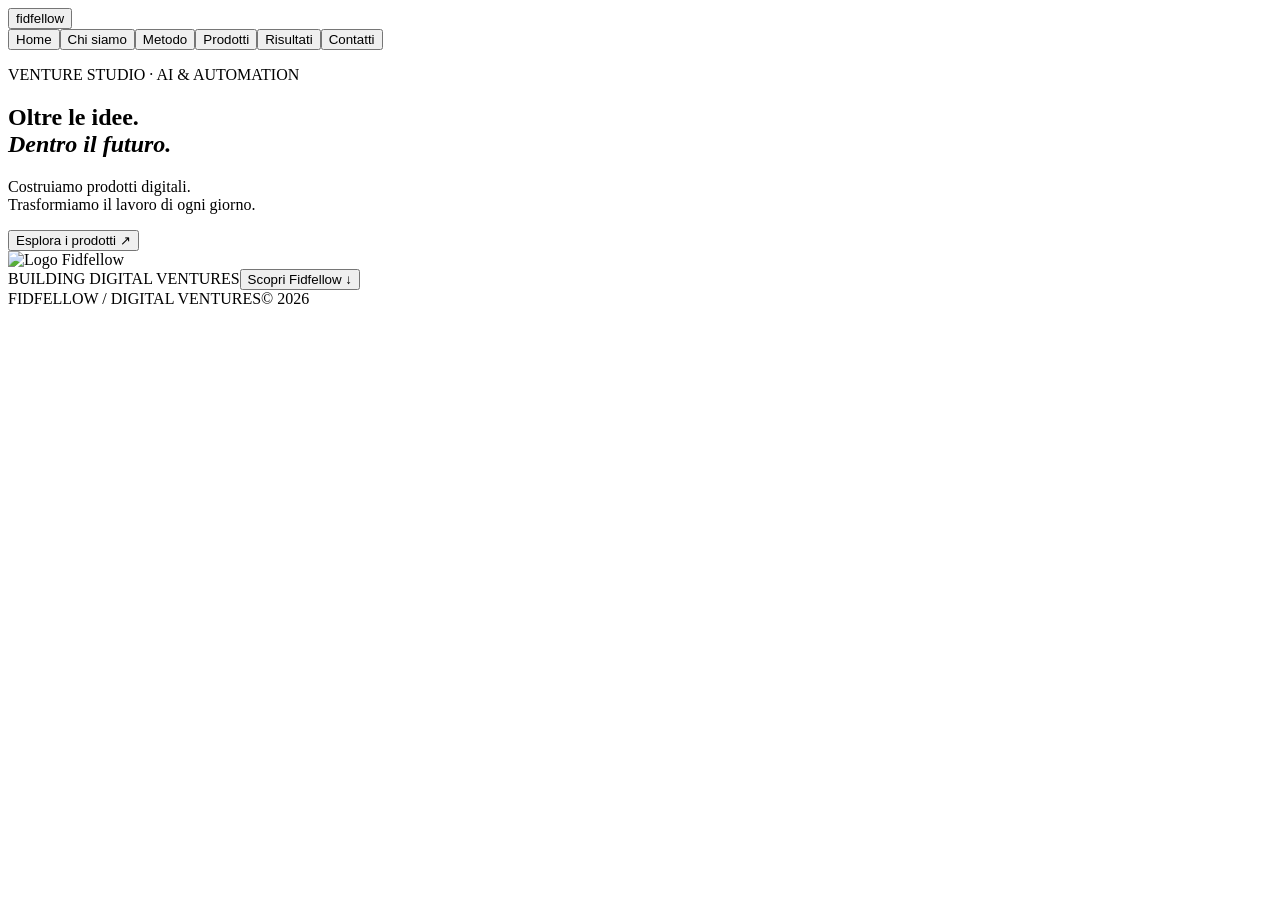
==== commit 8e5ea0e9: "Merge 1b299d7dc7a9c6d0db5b8898d8d5d953b1e91583 into e72e97cf8d2891ac4c65df2a15f72c3c7410e434" ====
--- a/index.html
+++ b/index.html
@@ -2,6 +2,8 @@
 <html lang="it">
 <head>
   <meta charset="utf-8">
+<meta http-equiv="Content-Security-Policy" content="default-src 'none'; script-src 'self'; script-src-attr 'none'; style-src 'self' https://fonts.googleapis.com; font-src 'self' https://fonts.gstatic.com; img-src 'self'; connect-src 'none'; object-src 'none'; base-uri 'none'; form-action 'none'; frame-src 'none'; upgrade-insecure-requests">
+<meta name="referrer" content="no-referrer">
   <meta name="viewport" content="width=device-width,initial-scale=1">
   <title>FidFellow — Prodotti digitali e automazione AI</title>
   <meta name="description" content="FidFellow sviluppa prodotti digitali proprietari e realizza automazioni AI e digitalizzazione dei processi per le aziende.">
